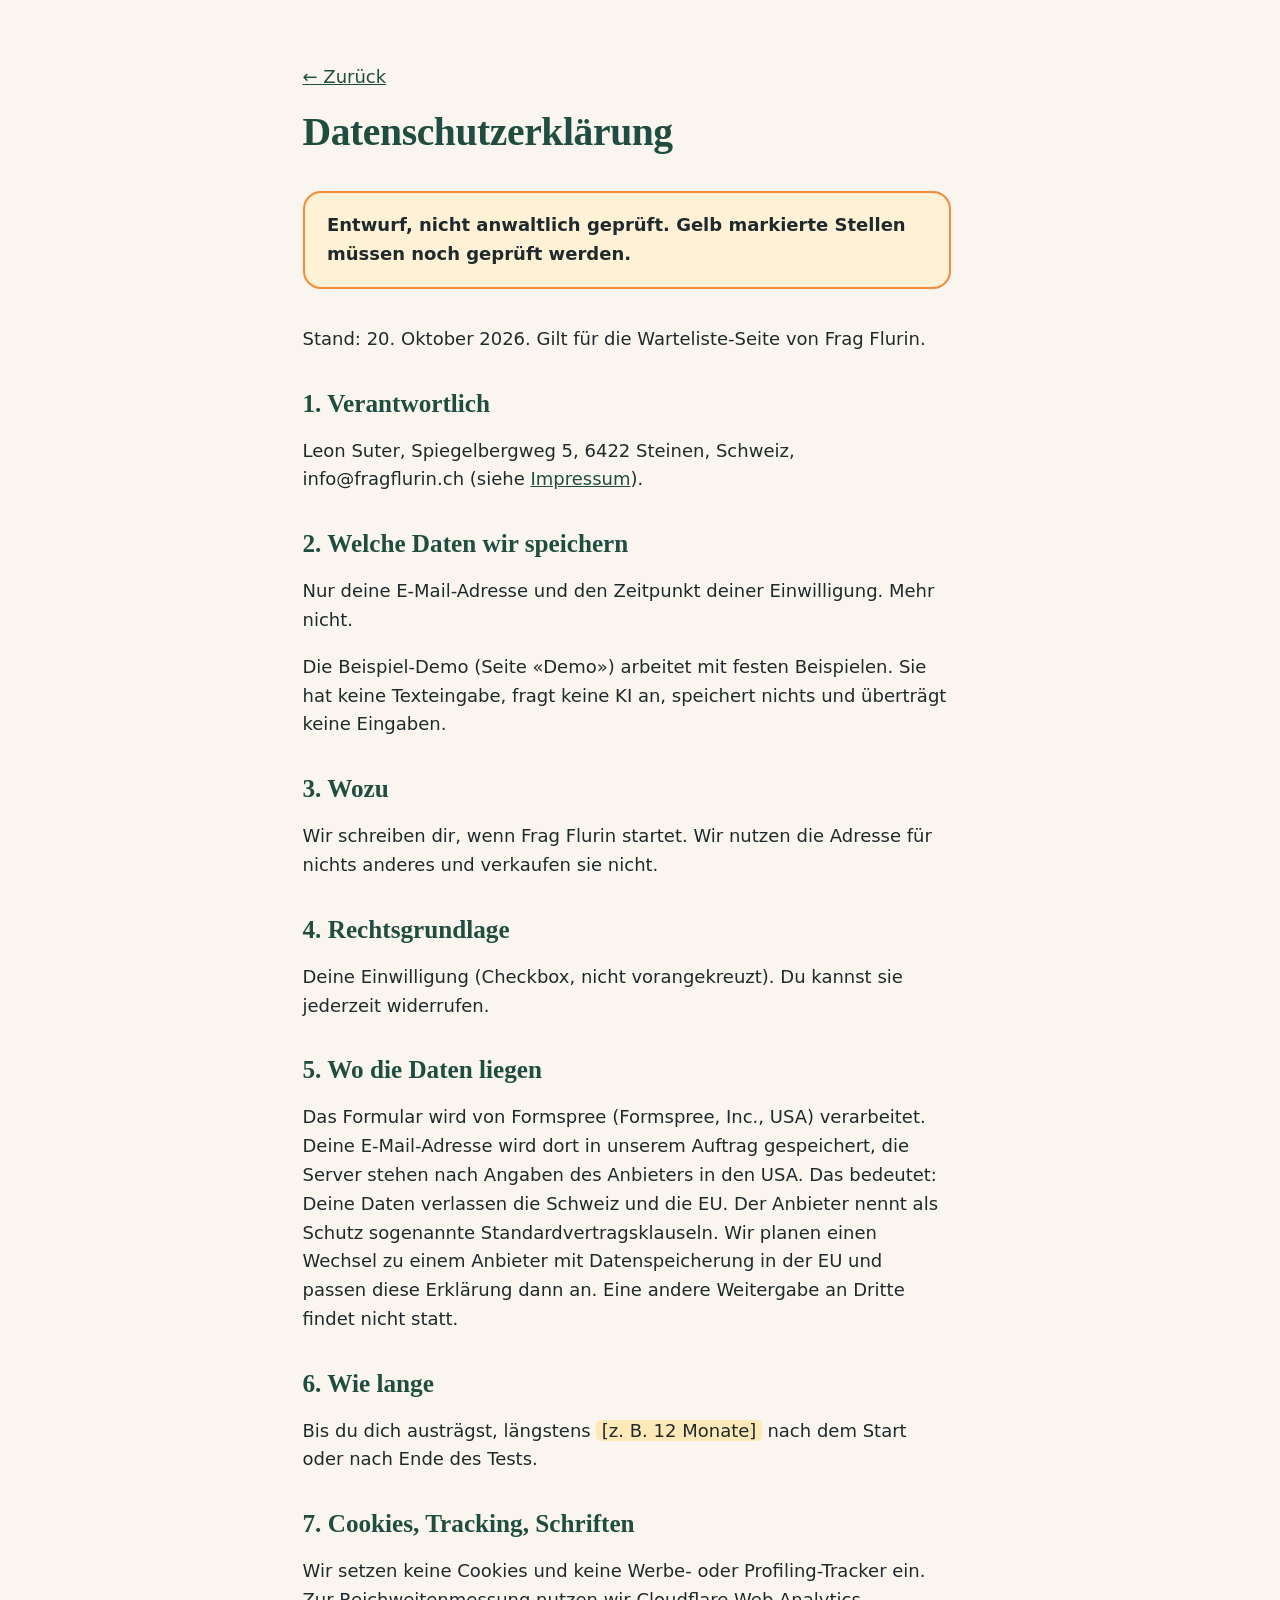
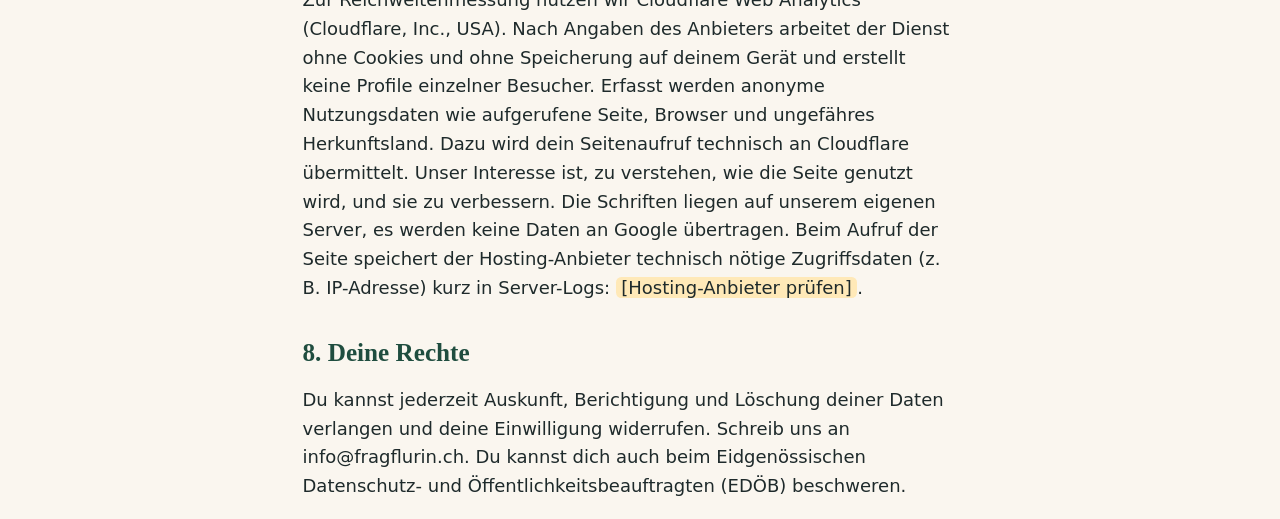
==== datenschutz.html @ 7bf5d24b "Pre-Launch: neue Startseite, Beispiel-Demo, SEO-Dateien Co-Authored-By: Claude Sonnet 5.5 <noreply@a" ====
<!doctype html>
<html lang="de-CH">
<head>
<meta charset="utf-8">
<meta name="viewport" content="width=device-width,initial-scale=1">
<meta name="robots" content="noindex">
<title>Datenschutzerklärung – Frag Flurin</title>
<link rel="icon" href="favicon.svg" type="image/svg+xml">
<link rel="stylesheet" href="style.css">
</head>
<body>
<main class="wrap text" style="padding-top:2.5rem">
<p><a href="index.html">← Zurück</a></p>
<h1 style="font-size:2.2rem">Datenschutzerklärung</h1>
<p class="entwurf">Entwurf, nicht anwaltlich geprüft. Gelb markierte Stellen müssen noch geprüft werden.</p>
<p>Stand: 20. Oktober 2026. Gilt für die Warteliste-Seite von Frag Flurin.</p>
<h2>1. Verantwortlich</h2>
<p>Leon Suter, Spiegelbergweg 5, 6422 Steinen, Schweiz, info@fragflurin.ch (siehe <a href="impressum.html">Impressum</a>).</p>
<h2>2. Welche Daten wir speichern</h2>
<p>Nur deine E-Mail-Adresse und den Zeitpunkt deiner Einwilligung. Mehr nicht.</p>
<p>Die Beispiel-Demo (Seite «Demo») arbeitet mit festen Beispielen. Sie hat keine Texteingabe, fragt keine KI an, speichert nichts und überträgt keine Eingaben.</p>
<h2>3. Wozu</h2>
<p>Wir schreiben dir, wenn Frag Flurin startet. Wir nutzen die Adresse für nichts anderes und verkaufen sie nicht.</p>
<h2>4. Rechtsgrundlage</h2>
<p>Deine Einwilligung (Checkbox, nicht vorangekreuzt). Du kannst sie jederzeit widerrufen.</p>
<h2>5. Wo die Daten liegen</h2>
<p>Das Formular wird von Formspree (Formspree, Inc., USA) verarbeitet. Deine E-Mail-Adresse wird dort in unserem Auftrag gespeichert, die Server stehen nach Angaben des Anbieters in den USA. Das bedeutet: Deine Daten verlassen die Schweiz und die EU. Der Anbieter nennt als Schutz sogenannte Standardvertragsklauseln. Wir planen einen Wechsel zu einem Anbieter mit Datenspeicherung in der EU und passen diese Erklärung dann an. Eine andere Weitergabe an Dritte findet nicht statt.</p>
<h2>6. Wie lange</h2>
<p>Bis du dich austrägst, längstens <span class="platzhalter">[z. B. 12 Monate]</span> nach dem Start oder nach Ende des Tests.</p>
<h2>7. Cookies, Tracking, Schriften</h2>
<p>Wir setzen keine Cookies und keine Werbe- oder Profiling-Tracker ein. Zur Reichweitenmessung nutzen wir Cloudflare Web Analytics (Cloudflare, Inc., USA). Nach Angaben des Anbieters arbeitet der Dienst ohne Cookies und ohne Speicherung auf deinem Gerät und erstellt keine Profile einzelner Besucher. Erfasst werden anonyme Nutzungsdaten wie aufgerufene Seite, Browser und ungefähres Herkunftsland. Dazu wird dein Seitenaufruf technisch an Cloudflare übermittelt. Unser Interesse ist, zu verstehen, wie die Seite genutzt wird, und sie zu verbessern. Die Schriften liegen auf unserem eigenen Server, es werden keine Daten an Google übertragen. Beim Aufruf der Seite speichert der Hosting-Anbieter technisch nötige Zugriffsdaten (z. B. IP-Adresse) kurz in Server-Logs: <span class="platzhalter">[Hosting-Anbieter prüfen]</span>.</p>
<h2>8. Deine Rechte</h2>
<p>Du kannst jederzeit Auskunft, Berichtigung und Löschung deiner Daten verlangen und deine Einwilligung widerrufen. Schreib uns an info@fragflurin.ch. Du kannst dich auch beim Eidgenössischen Datenschutz- und Öffentlichkeitsbeauftragten (EDÖB) beschweren.</p>
</main>
<!-- Cloudflare Web Analytics --><script type='module' src='https://static.cloudflareinsights.com/beacon.min.js' data-cf-beacon='{"token": "d68b5fda22a94a58b556793110dfaead"}'></script><!-- End Cloudflare Web Analytics -->
</body></html>
---- style.css ----
@font-face{font-family:"Fraunces";src:url(fonts/fraunces-latin-wght-normal.woff2) format("woff2");font-weight:100 900;font-display:swap}
@font-face{font-family:"Atkinson Hyperlegible";src:url(fonts/atkinson-hyperlegible-latin-400-normal.woff2) format("woff2");font-weight:400;font-display:swap}
@font-face{font-family:"Atkinson Hyperlegible";src:url(fonts/atkinson-hyperlegible-latin-700-normal.woff2) format("woff2");font-weight:700;font-display:swap}

:root{--creme:#FAF6EF;--tanne:#1F4D3F;--orange:#F28C38;--text:#1E2A2B;--linie:#E4DCCB;--weiss:#FFFDF9}
*{box-sizing:border-box}
html{font-size:112.5%;-webkit-text-size-adjust:100%}
body{margin:0;background:var(--creme);color:var(--text);font-family:"Atkinson Hyperlegible",system-ui,sans-serif;line-height:1.6}
h1,h2,h3{font-family:"Fraunces",Georgia,serif;color:var(--tanne);line-height:1.15;margin:0}
a{color:var(--tanne)}
.wrap{max-width:40rem;margin:0 auto;padding:0 1.25rem}
section{padding:3.5rem 0}

.hero{padding-top:3rem}
.marke{font-family:"Fraunces",Georgia,serif;font-weight:700;color:var(--tanne);font-size:1.15rem;margin:0 0 2.5rem}
h1{font-size:clamp(2.2rem,8vw,3.4rem);font-weight:700;letter-spacing:-.01em}
.lead{font-size:1.2rem;margin:1.25rem 0 2rem;max-width:34rem}
.berg{display:block;width:100%;height:auto;margin-top:2.5rem;color:var(--tanne)}

form{background:var(--weiss);border:2px solid var(--linie);border-radius:1.25rem;padding:1.25rem}
label.feld{display:block;font-weight:700;margin-bottom:.4rem}
input[type=email]{width:100%;font:inherit;font-size:1.1rem;padding:.85rem 1rem;border:2px solid var(--tanne);border-radius:.8rem;background:#fff;color:var(--text)}
.einwilligung{display:flex;gap:.7rem;align-items:flex-start;margin:1rem 0;font-size:.95rem}
.einwilligung input{width:1.4rem;height:1.4rem;margin-top:.15rem;flex:none;accent-color:var(--tanne)}
button{font:inherit;font-weight:700;font-size:1.15rem;width:100%;padding:1rem 1.25rem;border:0;border-radius:999px;background:var(--orange);color:var(--text);cursor:pointer}
button:hover{filter:brightness(.96)}
button:disabled{opacity:.6;cursor:wait}
:focus-visible{outline:3px solid var(--tanne);outline-offset:3px}
.meldung{margin:.9rem 0 0;font-weight:700;min-height:1.6rem}
.meldung.fehler{color:#8a2b12}
.meldung.ok{color:var(--tanne)}
.hp{position:absolute;left:-9999px}
.klein{font-size:.9rem;color:#4a5859;margin:.75rem 0 0}

.hell{background:var(--weiss);border-block:1px solid var(--linie)}
h2{font-size:clamp(1.7rem,5.5vw,2.2rem);margin-bottom:1.5rem}
ol.schritte{list-style:none;margin:0;padding:0;display:grid;gap:1rem}
ol.schritte li{background:var(--creme);border:2px solid var(--linie);border-radius:1.25rem;padding:1.25rem 1.25rem 1.25rem 4.25rem;position:relative}
ol.schritte li::before{counter-increment:s;content:counter(s);position:absolute;left:1.1rem;top:1.1rem;width:2.4rem;height:2.4rem;border-radius:50%;background:var(--tanne);color:var(--creme);font-family:"Fraunces",serif;font-weight:700;display:grid;place-items:center;font-size:1.2rem}
ol.schritte{counter-reset:s}
ol.schritte h3{font-size:1.25rem;margin-bottom:.3rem}
ol.schritte p{margin:0}

ul.versprechen{list-style:none;margin:0;padding:0;display:grid;gap:.9rem}
ul.versprechen li{padding-left:2rem;position:relative}
ul.versprechen li::before{content:"";position:absolute;left:.15rem;top:.4rem;width:.8rem;height:.45rem;border-left:3px solid var(--tanne);border-bottom:3px solid var(--tanne);transform:rotate(-45deg)}

footer{padding:2rem 0 3rem;border-top:1px solid var(--linie);font-size:.95rem}
footer .wrap{display:flex;gap:1.25rem;flex-wrap:wrap;justify-content:space-between}
footer nav{display:flex;gap:1.25rem}

.entwurf{background:#FFF1D6;border:2px solid var(--orange);border-radius:1rem;padding:1rem 1.25rem;margin:2rem 0;font-weight:700}
.platzhalter{background:#FFE9B8;padding:0 .3em;border-radius:.3em}
.text h2{font-size:1.4rem;margin:2rem 0 .5rem}
.text p,.text li{max-width:36rem}

.lead2{font-size:1.05rem;max-width:34rem;margin:-1rem 0 2rem;color:#3a4849}
.intro{margin:0 0 1.25rem;max-width:36rem}
ul.zitate{list-style:none;margin:0 0 1.5rem;padding:0;display:grid;gap:.6rem}
ul.zitate li{border-left:4px solid var(--tanne);padding:.4rem 0 .4rem 1rem;font-family:"Fraunces",Georgia,serif;font-size:1.15rem;color:var(--tanne)}
.karten{display:grid;gap:1rem}
.karten div{background:var(--creme);border:2px solid var(--linie);border-radius:1.25rem;padding:1.1rem 1.25rem}
section:not(.hell) .karten div{background:var(--weiss)}
.karten h3{font-size:1.2rem;margin-bottom:.3rem}
.karten p{margin:0}
@media(min-width:34rem){.karten{grid-template-columns:1fr 1fr}}
ul.versprechen.nein li::before{border:0;transform:none;width:auto;height:auto;content:"\00d7";top:-.1rem;left:.1rem;font-size:1.5rem;line-height:1.3;color:var(--tanne)}
details{background:var(--weiss);border:2px solid var(--linie);border-radius:1rem;padding:.9rem 1.1rem;margin-bottom:.75rem}
summary{cursor:pointer;font-weight:700;color:var(--tanne)}
details p{margin:.7rem 0 0}

/* ===== Pre-Launch 2027: Erweiterungen (bestehende Regeln bleiben unverändert) ===== */
.skip{position:absolute;left:-9999px;top:0;background:var(--tanne);color:var(--creme);padding:.7rem 1rem;border-radius:0 0 .8rem 0;z-index:10}
.skip:focus{left:0}
.kopf{padding:1rem 0;border-bottom:1px solid var(--linie);background:var(--creme)}
.kopf .wrap{display:flex;align-items:center;justify-content:space-between;gap:1rem}
.kopf .marke{margin:0;font-size:1.25rem}
.kopf .marke a{text-decoration:none}
.kopf nav{display:flex;gap:1.1rem;align-items:center;font-weight:700}
.kopf nav a{color:var(--tanne);text-decoration:none;padding:.5rem .1rem}
.kopf nav a:hover{text-decoration:underline}
.wrap.breit{max-width:64rem}
.hero{padding-top:2.25rem;padding-bottom:2.5rem}
.motto{font-family:"Fraunces",Georgia,serif;font-style:italic;color:var(--tanne);font-size:1.15rem;margin:0 0 .75rem}
.badge{display:inline-block;background:var(--weiss);border:2px solid var(--tanne);color:var(--tanne);border-radius:999px;padding:.3rem .95rem;font-weight:700;font-size:.95rem;margin:1rem 0 1.25rem}
.zwei{display:grid;gap:1.75rem;align-items:center}
.zwei .text-spalte>*:first-child{margin-top:0}
.bild{display:block;width:100%;height:auto;aspect-ratio:16/9;border-radius:1.5rem;background:var(--linie);box-shadow:0 10px 28px rgba(30,42,43,.14)}
.knoepfe{display:flex;flex-wrap:wrap;gap:.8rem;margin:1.5rem 0 .5rem}
.btn{display:inline-block;font:inherit;font-weight:700;font-size:1.1rem;text-align:center;text-decoration:none;padding:.95rem 1.5rem;border-radius:999px;border:2px solid transparent;cursor:pointer;width:auto}
.btn-primaer{background:var(--orange);color:var(--text)}
.btn-primaer:hover{filter:brightness(.96)}
.btn-zweit{background:transparent;color:var(--tanne);border-color:var(--tanne)}
.btn-zweit:hover{background:var(--weiss)}
.knoepfe .btn{flex:1 1 14rem}
.status{display:inline-block;background:#E9F0EC;color:var(--tanne);border-radius:999px;padding:.15rem .75rem;font-size:.85rem;font-weight:700;margin:0 0 .6rem}
.funktion{padding:2.5rem 0}
.funktion h3{font-size:clamp(1.5rem,5vw,2rem);margin-bottom:.75rem}
.funktion p{margin:0;max-width:34rem}
.schritte3{list-style:none;margin:0;padding:0;display:grid;gap:1rem;counter-reset:s3}
.schritte3 li{background:var(--creme);border:2px solid var(--linie);border-radius:1.25rem;padding:1.25rem}
.schritte3 .icon{width:3rem;height:3rem;border-radius:50%;background:var(--tanne);color:var(--creme);display:grid;place-items:center;margin-bottom:.8rem}
.schritte3 .icon svg{width:1.6rem;height:1.6rem}
.schritte3 h3{font-size:1.25rem;margin-bottom:.35rem}
.schritte3 h3::before{counter-increment:s3;content:counter(s3) ". ";color:var(--tanne)}
.schritte3 p{margin:0}
.demo-box{background:var(--tanne);color:var(--creme);border-radius:1.75rem;padding:1.5rem;display:grid;gap:1.5rem;align-items:center}
.demo-box h2{color:var(--creme);margin-bottom:.75rem}
.demo-box p{margin:0 0 1.25rem}
.demo-box .btn-primaer{display:inline-block}
.team p{max-width:36rem;margin:0 0 1rem}
.hinweis{background:#FFF1D6;border:2px solid var(--orange);border-radius:1rem;padding:.9rem 1.1rem;font-weight:700;margin:0 0 1.5rem}
footer nav a{padding:.3rem 0}

/* Warteliste */
.wl h2{margin-bottom:.75rem}
.wl .lead{margin-top:0}

/* Demo */
.szenarien{display:grid;gap:.75rem;margin:0 0 1.5rem}
.szenario{width:100%;text-align:left;background:var(--weiss);color:var(--tanne);border:2px solid var(--tanne);border-radius:1.25rem;padding:1rem 1.25rem;font-size:1.1rem;font-weight:700}
.szenario:hover{background:#fff;filter:none}
.szenario[aria-pressed=true]{background:var(--tanne);color:var(--creme)}
.telefon{background:var(--weiss);border:2px solid var(--tanne);border-radius:2rem;padding:1.25rem;box-shadow:0 12px 30px rgba(30,42,43,.14)}
.frage{background:#E9F0EC;border-radius:1.25rem 1.25rem 1.25rem .3rem;padding:1rem 1.2rem;font-size:1.25rem;font-weight:700;color:var(--tanne);margin:0 0 1.25rem}
.antwort h3{font-size:1.2rem;margin-bottom:.75rem}
.antwort ol{margin:0 0 1rem;padding:0;list-style:none;display:grid;gap:.75rem;counter-reset:a}
.antwort li{counter-increment:a;position:relative;padding:.9rem 1rem .9rem 3.6rem;background:var(--creme);border:2px solid var(--linie);border-radius:1.1rem;font-size:1.25rem;line-height:1.5}
.antwort li::before{content:counter(a);position:absolute;left:.9rem;top:.8rem;width:2.1rem;height:2.1rem;border-radius:50%;background:var(--tanne);color:var(--creme);font-family:"Fraunces",serif;font-weight:700;display:grid;place-items:center}
.antwort .notiz{margin:0;font-size:1rem;color:#3a4849;border-left:4px solid var(--tanne);padding-left:.9rem}
.js .antwort li{animation:rein .45s ease both}
.js .antwort li:nth-child(2){animation-delay:.12s}
.js .antwort li:nth-child(3){animation-delay:.24s}
.js .antwort li:nth-child(4){animation-delay:.36s}
@keyframes rein{from{opacity:0;transform:translateY(6px)}to{opacity:1;transform:none}}
.js .panel[hidden]{display:none}
.demo-ende{background:var(--weiss);border:2px solid var(--linie);border-radius:1.5rem;padding:1.5rem}
.demo-ende h2{font-size:clamp(1.4rem,5vw,1.8rem)}

@media(min-width:56rem){
  .zwei{grid-template-columns:1fr 1fr;gap:3rem}
  .zwei.umgekehrt .bild-spalte{order:-1}
  .hero{padding-top:3.5rem;padding-bottom:3.5rem}
  .schritte3{grid-template-columns:repeat(3,1fr)}
  .demo-box{grid-template-columns:1fr 1fr;padding:2rem 2.25rem}
  .szenarien{grid-template-columns:repeat(3,1fr)}
  .szenario{height:100%}
}
@media(prefers-reduced-motion:reduce){
  *,*::before,*::after{animation:none!important;transition:none!important;scroll-behavior:auto!important}
}
html{scroll-behavior:smooth}
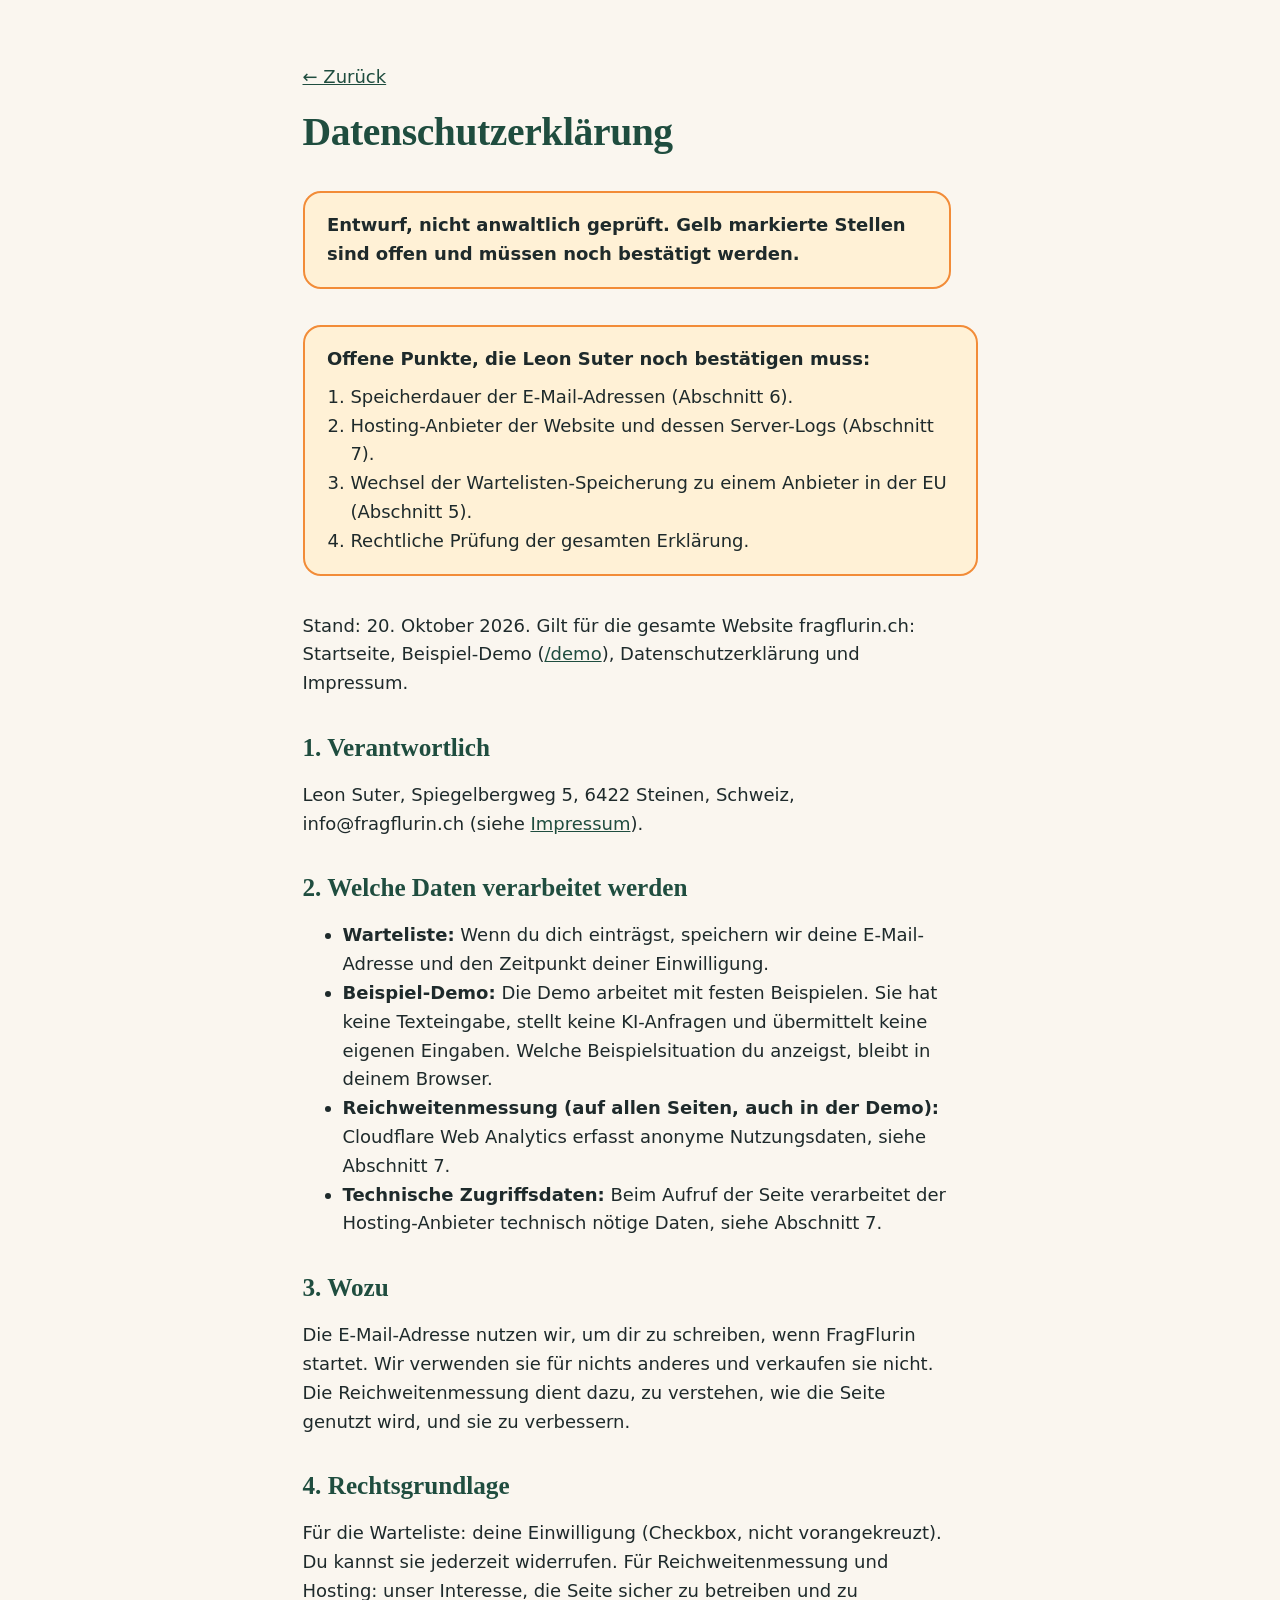
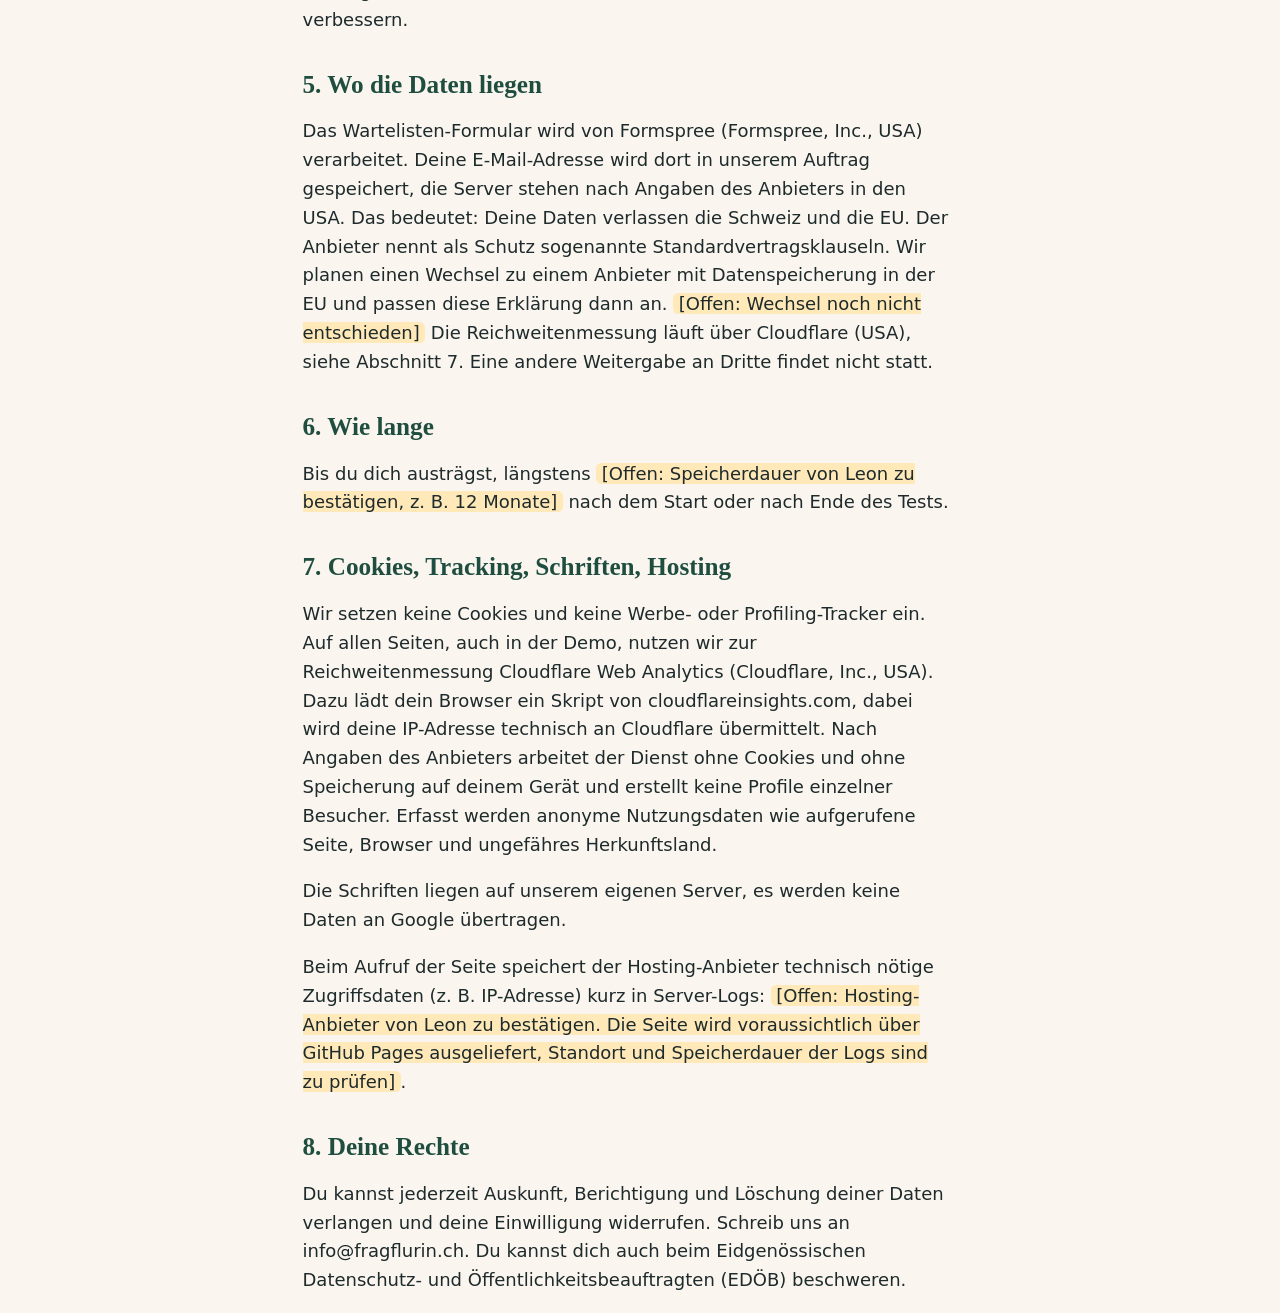
==== commit 3d0cb618: "Qualitaetspruefung: /demo einheitlich, Datenschutz praezisiert, Layout-Ausrichtung, Demo ohne Adress" ====
--- a/datenschutz.html
+++ b/datenschutz.html
@@ -4,31 +4,46 @@
 <meta charset="utf-8">
 <meta name="viewport" content="width=device-width,initial-scale=1">
 <meta name="robots" content="noindex">
-<title>Datenschutzerklärung – Frag Flurin</title>
+<title>Datenschutzerklärung – FragFlurin</title>
 <link rel="icon" href="favicon.svg" type="image/svg+xml">
 <link rel="stylesheet" href="style.css">
 </head>
 <body>
 <main class="wrap text" style="padding-top:2.5rem">
-<p><a href="index.html">← Zurück</a></p>
+<p><a href="/">← Zurück</a></p>
 <h1 style="font-size:2.2rem">Datenschutzerklärung</h1>
-<p class="entwurf">Entwurf, nicht anwaltlich geprüft. Gelb markierte Stellen müssen noch geprüft werden.</p>
-<p>Stand: 20. Oktober 2026. Gilt für die Warteliste-Seite von Frag Flurin.</p>
+<p class="entwurf">Entwurf, nicht anwaltlich geprüft. Gelb markierte Stellen sind offen und müssen noch bestätigt werden.</p>
+<div class="entwurf" role="note">
+<p style="margin:0 0 .5rem">Offene Punkte, die Leon Suter noch bestätigen muss:</p>
+<ol style="margin:0;padding-left:1.3rem;font-weight:400">
+<li>Speicherdauer der E-Mail-Adressen (Abschnitt 6).</li>
+<li>Hosting-Anbieter der Website und dessen Server-Logs (Abschnitt 7).</li>
+<li>Wechsel der Wartelisten-Speicherung zu einem Anbieter in der EU (Abschnitt 5).</li>
+<li>Rechtliche Prüfung der gesamten Erklärung.</li>
+</ol>
+</div>
+<p>Stand: 20. Oktober 2026. Gilt für die gesamte Website fragflurin.ch: Startseite, Beispiel-Demo (<a href="/demo">/demo</a>), Datenschutzerklärung und Impressum.</p>
 <h2>1. Verantwortlich</h2>
 <p>Leon Suter, Spiegelbergweg 5, 6422 Steinen, Schweiz, info@fragflurin.ch (siehe <a href="impressum.html">Impressum</a>).</p>
-<h2>2. Welche Daten wir speichern</h2>
-<p>Nur deine E-Mail-Adresse und den Zeitpunkt deiner Einwilligung. Mehr nicht.</p>
-<p>Die Beispiel-Demo (Seite «Demo») arbeitet mit festen Beispielen. Sie hat keine Texteingabe, fragt keine KI an, speichert nichts und überträgt keine Eingaben.</p>
+<h2>2. Welche Daten verarbeitet werden</h2>
+<ul>
+<li><strong>Warteliste:</strong> Wenn du dich einträgst, speichern wir deine E-Mail-Adresse und den Zeitpunkt deiner Einwilligung.</li>
+<li><strong>Beispiel-Demo:</strong> Die Demo arbeitet mit festen Beispielen. Sie hat keine Texteingabe, stellt keine KI-Anfragen und übermittelt keine eigenen Eingaben. Welche Beispielsituation du anzeigst, bleibt in deinem Browser.</li>
+<li><strong>Reichweitenmessung (auf allen Seiten, auch in der Demo):</strong> Cloudflare Web Analytics erfasst anonyme Nutzungsdaten, siehe Abschnitt 7.</li>
+<li><strong>Technische Zugriffsdaten:</strong> Beim Aufruf der Seite verarbeitet der Hosting-Anbieter technisch nötige Daten, siehe Abschnitt 7.</li>
+</ul>
 <h2>3. Wozu</h2>
-<p>Wir schreiben dir, wenn Frag Flurin startet. Wir nutzen die Adresse für nichts anderes und verkaufen sie nicht.</p>
+<p>Die E-Mail-Adresse nutzen wir, um dir zu schreiben, wenn FragFlurin startet. Wir verwenden sie für nichts anderes und verkaufen sie nicht. Die Reichweitenmessung dient dazu, zu verstehen, wie die Seite genutzt wird, und sie zu verbessern.</p>
 <h2>4. Rechtsgrundlage</h2>
-<p>Deine Einwilligung (Checkbox, nicht vorangekreuzt). Du kannst sie jederzeit widerrufen.</p>
+<p>Für die Warteliste: deine Einwilligung (Checkbox, nicht vorangekreuzt). Du kannst sie jederzeit widerrufen. Für Reichweitenmessung und Hosting: unser Interesse, die Seite sicher zu betreiben und zu verbessern.</p>
 <h2>5. Wo die Daten liegen</h2>
-<p>Das Formular wird von Formspree (Formspree, Inc., USA) verarbeitet. Deine E-Mail-Adresse wird dort in unserem Auftrag gespeichert, die Server stehen nach Angaben des Anbieters in den USA. Das bedeutet: Deine Daten verlassen die Schweiz und die EU. Der Anbieter nennt als Schutz sogenannte Standardvertragsklauseln. Wir planen einen Wechsel zu einem Anbieter mit Datenspeicherung in der EU und passen diese Erklärung dann an. Eine andere Weitergabe an Dritte findet nicht statt.</p>
+<p>Das Wartelisten-Formular wird von Formspree (Formspree, Inc., USA) verarbeitet. Deine E-Mail-Adresse wird dort in unserem Auftrag gespeichert, die Server stehen nach Angaben des Anbieters in den USA. Das bedeutet: Deine Daten verlassen die Schweiz und die EU. Der Anbieter nennt als Schutz sogenannte Standardvertragsklauseln. Wir planen einen Wechsel zu einem Anbieter mit Datenspeicherung in der EU und passen diese Erklärung dann an. <span class="platzhalter">[Offen: Wechsel noch nicht entschieden]</span> Die Reichweitenmessung läuft über Cloudflare (USA), siehe Abschnitt 7. Eine andere Weitergabe an Dritte findet nicht statt.</p>
 <h2>6. Wie lange</h2>
-<p>Bis du dich austrägst, längstens <span class="platzhalter">[z. B. 12 Monate]</span> nach dem Start oder nach Ende des Tests.</p>
-<h2>7. Cookies, Tracking, Schriften</h2>
-<p>Wir setzen keine Cookies und keine Werbe- oder Profiling-Tracker ein. Zur Reichweitenmessung nutzen wir Cloudflare Web Analytics (Cloudflare, Inc., USA). Nach Angaben des Anbieters arbeitet der Dienst ohne Cookies und ohne Speicherung auf deinem Gerät und erstellt keine Profile einzelner Besucher. Erfasst werden anonyme Nutzungsdaten wie aufgerufene Seite, Browser und ungefähres Herkunftsland. Dazu wird dein Seitenaufruf technisch an Cloudflare übermittelt. Unser Interesse ist, zu verstehen, wie die Seite genutzt wird, und sie zu verbessern. Die Schriften liegen auf unserem eigenen Server, es werden keine Daten an Google übertragen. Beim Aufruf der Seite speichert der Hosting-Anbieter technisch nötige Zugriffsdaten (z. B. IP-Adresse) kurz in Server-Logs: <span class="platzhalter">[Hosting-Anbieter prüfen]</span>.</p>
+<p>Bis du dich austrägst, längstens <span class="platzhalter">[Offen: Speicherdauer von Leon zu bestätigen, z. B. 12 Monate]</span> nach dem Start oder nach Ende des Tests.</p>
+<h2>7. Cookies, Tracking, Schriften, Hosting</h2>
+<p>Wir setzen keine Cookies und keine Werbe- oder Profiling-Tracker ein. Auf allen Seiten, auch in der Demo, nutzen wir zur Reichweitenmessung Cloudflare Web Analytics (Cloudflare, Inc., USA). Dazu lädt dein Browser ein Skript von cloudflareinsights.com, dabei wird deine IP-Adresse technisch an Cloudflare übermittelt. Nach Angaben des Anbieters arbeitet der Dienst ohne Cookies und ohne Speicherung auf deinem Gerät und erstellt keine Profile einzelner Besucher. Erfasst werden anonyme Nutzungsdaten wie aufgerufene Seite, Browser und ungefähres Herkunftsland.</p>
+<p>Die Schriften liegen auf unserem eigenen Server, es werden keine Daten an Google übertragen.</p>
+<p>Beim Aufruf der Seite speichert der Hosting-Anbieter technisch nötige Zugriffsdaten (z. B. IP-Adresse) kurz in Server-Logs: <span class="platzhalter">[Offen: Hosting-Anbieter von Leon zu bestätigen. Die Seite wird voraussichtlich über GitHub Pages ausgeliefert, Standort und Speicherdauer der Logs sind zu prüfen]</span>.</p>
 <h2>8. Deine Rechte</h2>
 <p>Du kannst jederzeit Auskunft, Berichtigung und Löschung deiner Daten verlangen und deine Einwilligung widerrufen. Schreib uns an info@fragflurin.ch. Du kannst dich auch beim Eidgenössischen Datenschutz- und Öffentlichkeitsbeauftragten (EDÖB) beschweren.</p>
 </main>
--- a/style.css
+++ b/style.css
@@ -150,3 +150,9 @@
   *,*::before,*::after{animation:none!important;transition:none!important;scroll-behavior:auto!important}
 }
 html{scroll-behavior:smooth}
+
+/* Einheitliche Ausrichtung: alle Abschnitte teilen die breite Spalte, Lesetext und Formulare bleiben schmal */
+.wrap{max-width:64rem}
+.wrap.text{max-width:40rem}
+.zitate,.versprechen,details,form.warteliste,.demo-ende,.telefon,.szenarien,.hinweis,.klein{max-width:44rem}
+.karten{max-width:52rem}
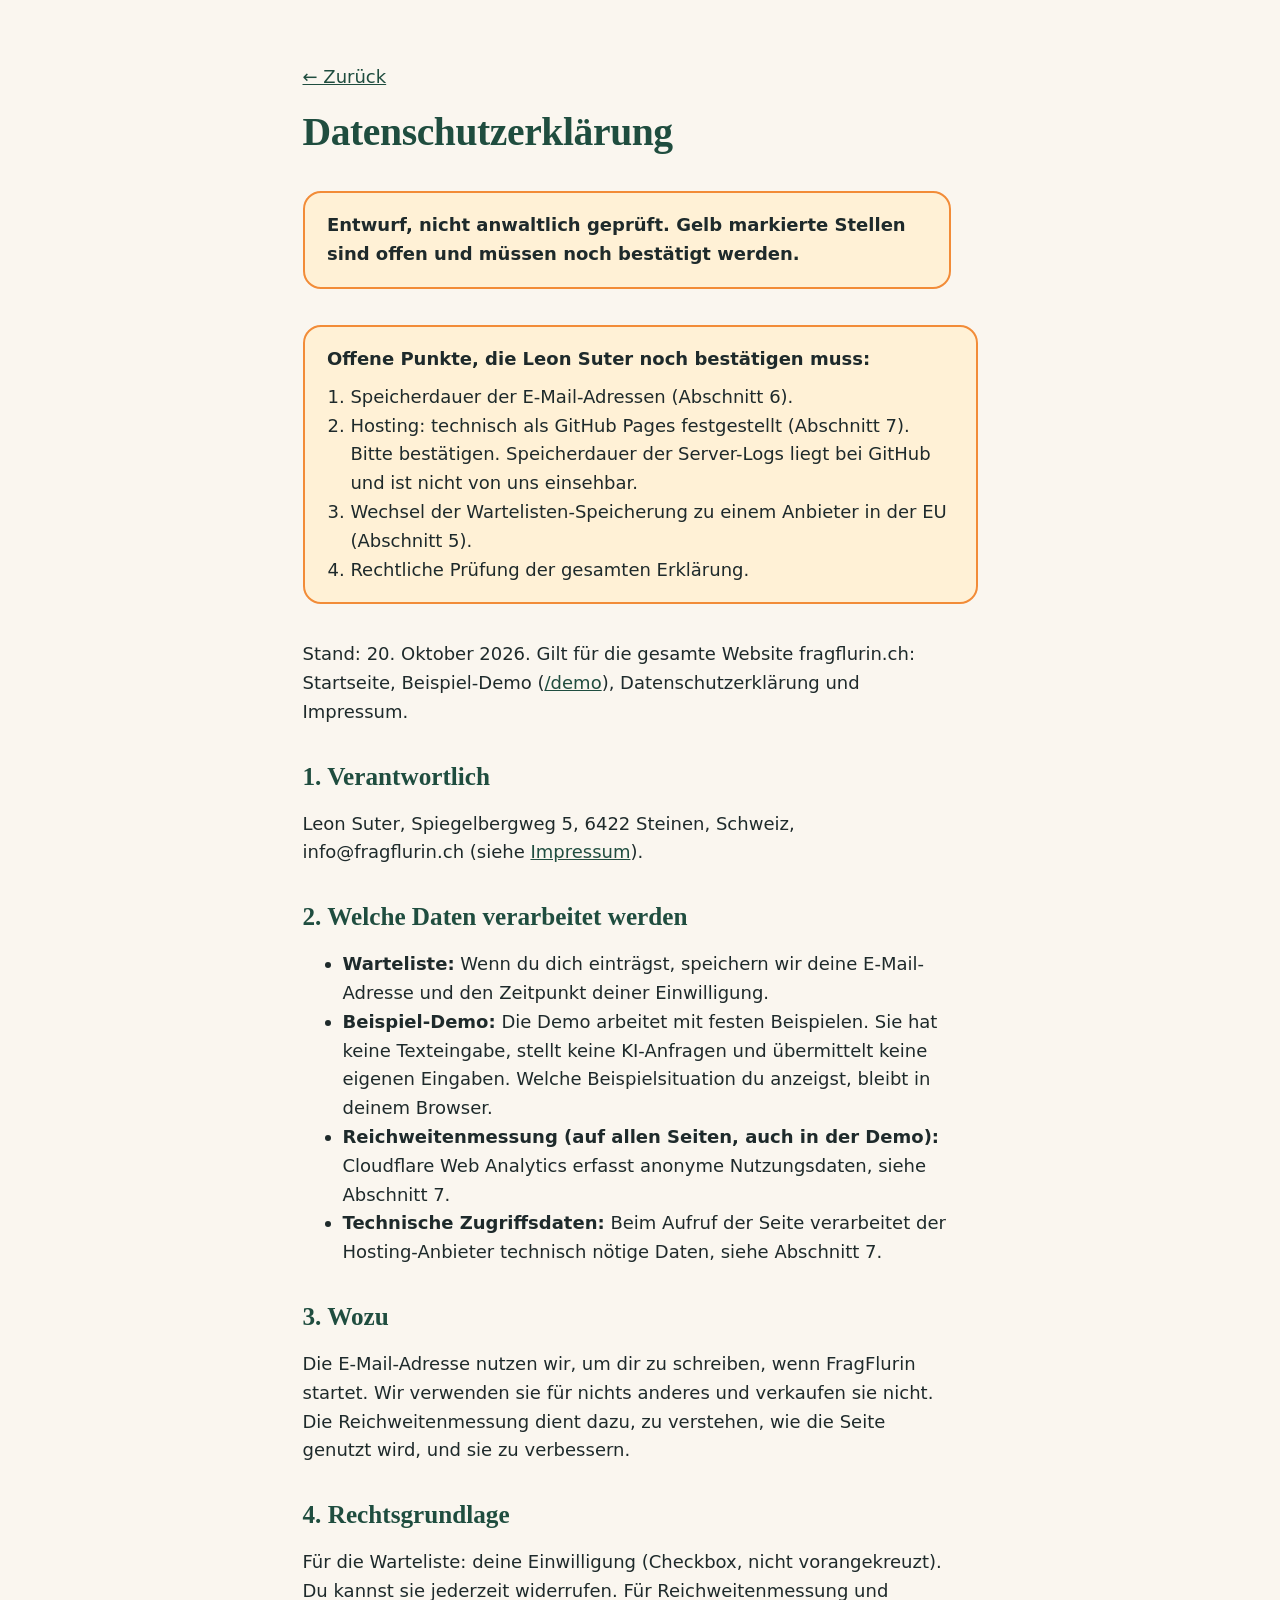
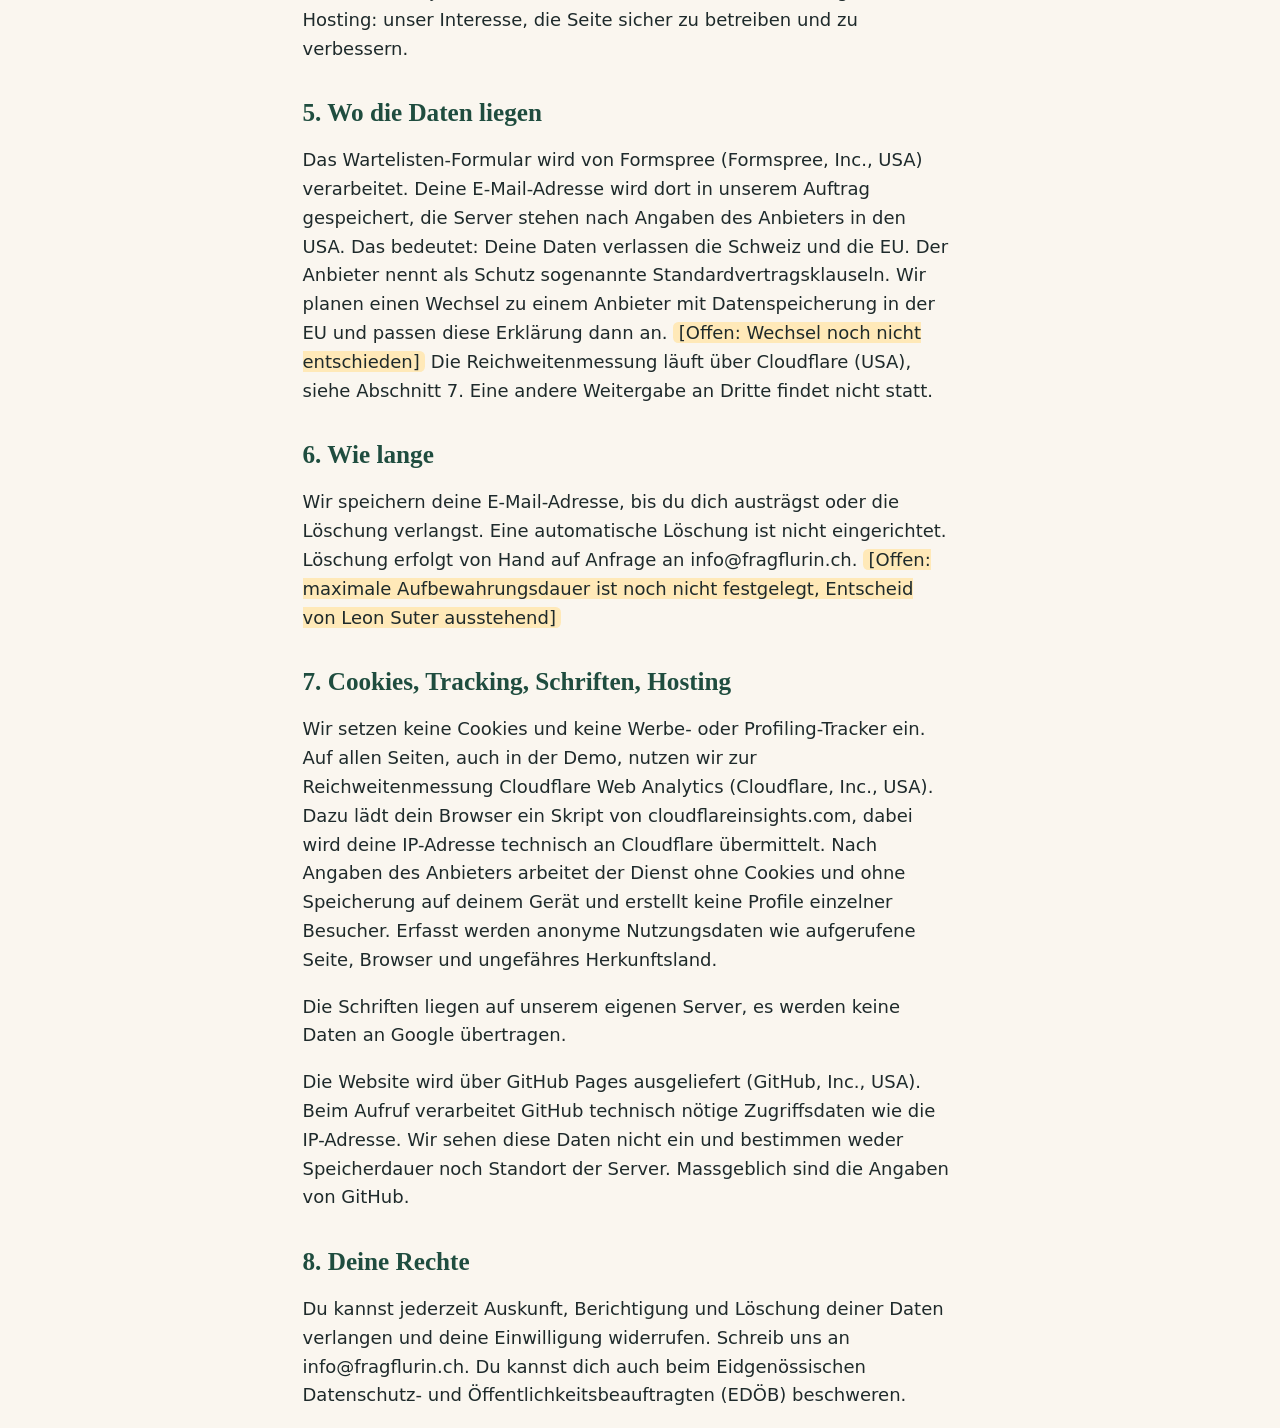
==== commit e9489f8c: "Letzte Korrekturen: Datenschutz (Hosting, Speicherdauer), No-JS-Hinweis, schmale Bildschirme Co-Auth" ====
--- a/datenschutz.html
+++ b/datenschutz.html
@@ -11,13 +11,13 @@
 <body>
 <main class="wrap text" style="padding-top:2.5rem">
 <p><a href="/">← Zurück</a></p>
-<h1 style="font-size:2.2rem">Datenschutzerklärung</h1>
+<h1 style="font-size:clamp(1.4rem,6.4vw,2.2rem)">Datenschutzerklärung</h1>
 <p class="entwurf">Entwurf, nicht anwaltlich geprüft. Gelb markierte Stellen sind offen und müssen noch bestätigt werden.</p>
 <div class="entwurf" role="note">
 <p style="margin:0 0 .5rem">Offene Punkte, die Leon Suter noch bestätigen muss:</p>
 <ol style="margin:0;padding-left:1.3rem;font-weight:400">
 <li>Speicherdauer der E-Mail-Adressen (Abschnitt 6).</li>
-<li>Hosting-Anbieter der Website und dessen Server-Logs (Abschnitt 7).</li>
+<li>Hosting: technisch als GitHub Pages festgestellt (Abschnitt 7). Bitte bestätigen. Speicherdauer der Server-Logs liegt bei GitHub und ist nicht von uns einsehbar.</li>
 <li>Wechsel der Wartelisten-Speicherung zu einem Anbieter in der EU (Abschnitt 5).</li>
 <li>Rechtliche Prüfung der gesamten Erklärung.</li>
 </ol>
@@ -39,11 +39,11 @@
 <h2>5. Wo die Daten liegen</h2>
 <p>Das Wartelisten-Formular wird von Formspree (Formspree, Inc., USA) verarbeitet. Deine E-Mail-Adresse wird dort in unserem Auftrag gespeichert, die Server stehen nach Angaben des Anbieters in den USA. Das bedeutet: Deine Daten verlassen die Schweiz und die EU. Der Anbieter nennt als Schutz sogenannte Standardvertragsklauseln. Wir planen einen Wechsel zu einem Anbieter mit Datenspeicherung in der EU und passen diese Erklärung dann an. <span class="platzhalter">[Offen: Wechsel noch nicht entschieden]</span> Die Reichweitenmessung läuft über Cloudflare (USA), siehe Abschnitt 7. Eine andere Weitergabe an Dritte findet nicht statt.</p>
 <h2>6. Wie lange</h2>
-<p>Bis du dich austrägst, längstens <span class="platzhalter">[Offen: Speicherdauer von Leon zu bestätigen, z. B. 12 Monate]</span> nach dem Start oder nach Ende des Tests.</p>
+<p>Wir speichern deine E-Mail-Adresse, bis du dich austrägst oder die Löschung verlangst. Eine automatische Löschung ist nicht eingerichtet. Löschung erfolgt von Hand auf Anfrage an info@fragflurin.ch. <span class="platzhalter">[Offen: maximale Aufbewahrungsdauer ist noch nicht festgelegt, Entscheid von Leon Suter ausstehend]</span></p>
 <h2>7. Cookies, Tracking, Schriften, Hosting</h2>
 <p>Wir setzen keine Cookies und keine Werbe- oder Profiling-Tracker ein. Auf allen Seiten, auch in der Demo, nutzen wir zur Reichweitenmessung Cloudflare Web Analytics (Cloudflare, Inc., USA). Dazu lädt dein Browser ein Skript von cloudflareinsights.com, dabei wird deine IP-Adresse technisch an Cloudflare übermittelt. Nach Angaben des Anbieters arbeitet der Dienst ohne Cookies und ohne Speicherung auf deinem Gerät und erstellt keine Profile einzelner Besucher. Erfasst werden anonyme Nutzungsdaten wie aufgerufene Seite, Browser und ungefähres Herkunftsland.</p>
 <p>Die Schriften liegen auf unserem eigenen Server, es werden keine Daten an Google übertragen.</p>
-<p>Beim Aufruf der Seite speichert der Hosting-Anbieter technisch nötige Zugriffsdaten (z. B. IP-Adresse) kurz in Server-Logs: <span class="platzhalter">[Offen: Hosting-Anbieter von Leon zu bestätigen. Die Seite wird voraussichtlich über GitHub Pages ausgeliefert, Standort und Speicherdauer der Logs sind zu prüfen]</span>.</p>
+<p>Die Website wird über GitHub Pages ausgeliefert (GitHub, Inc., USA). Beim Aufruf verarbeitet GitHub technisch nötige Zugriffsdaten wie die IP-Adresse. Wir sehen diese Daten nicht ein und bestimmen weder Speicherdauer noch Standort der Server. Massgeblich sind die Angaben von GitHub.</p>
 <h2>8. Deine Rechte</h2>
 <p>Du kannst jederzeit Auskunft, Berichtigung und Löschung deiner Daten verlangen und deine Einwilligung widerrufen. Schreib uns an info@fragflurin.ch. Du kannst dich auch beim Eidgenössischen Datenschutz- und Öffentlichkeitsbeauftragten (EDÖB) beschweren.</p>
 </main>
--- a/style.css
+++ b/style.css
@@ -156,3 +156,5 @@
 .wrap.text{max-width:40rem}
 .zitate,.versprechen,details,form.warteliste,.demo-ende,.telefon,.szenarien,.hinweis,.klein{max-width:44rem}
 .karten{max-width:52rem}
+
+@media (max-width:360px){.kopf .wrap{flex-wrap:wrap;gap:.25rem 1rem}.kopf nav{gap:.9rem}}
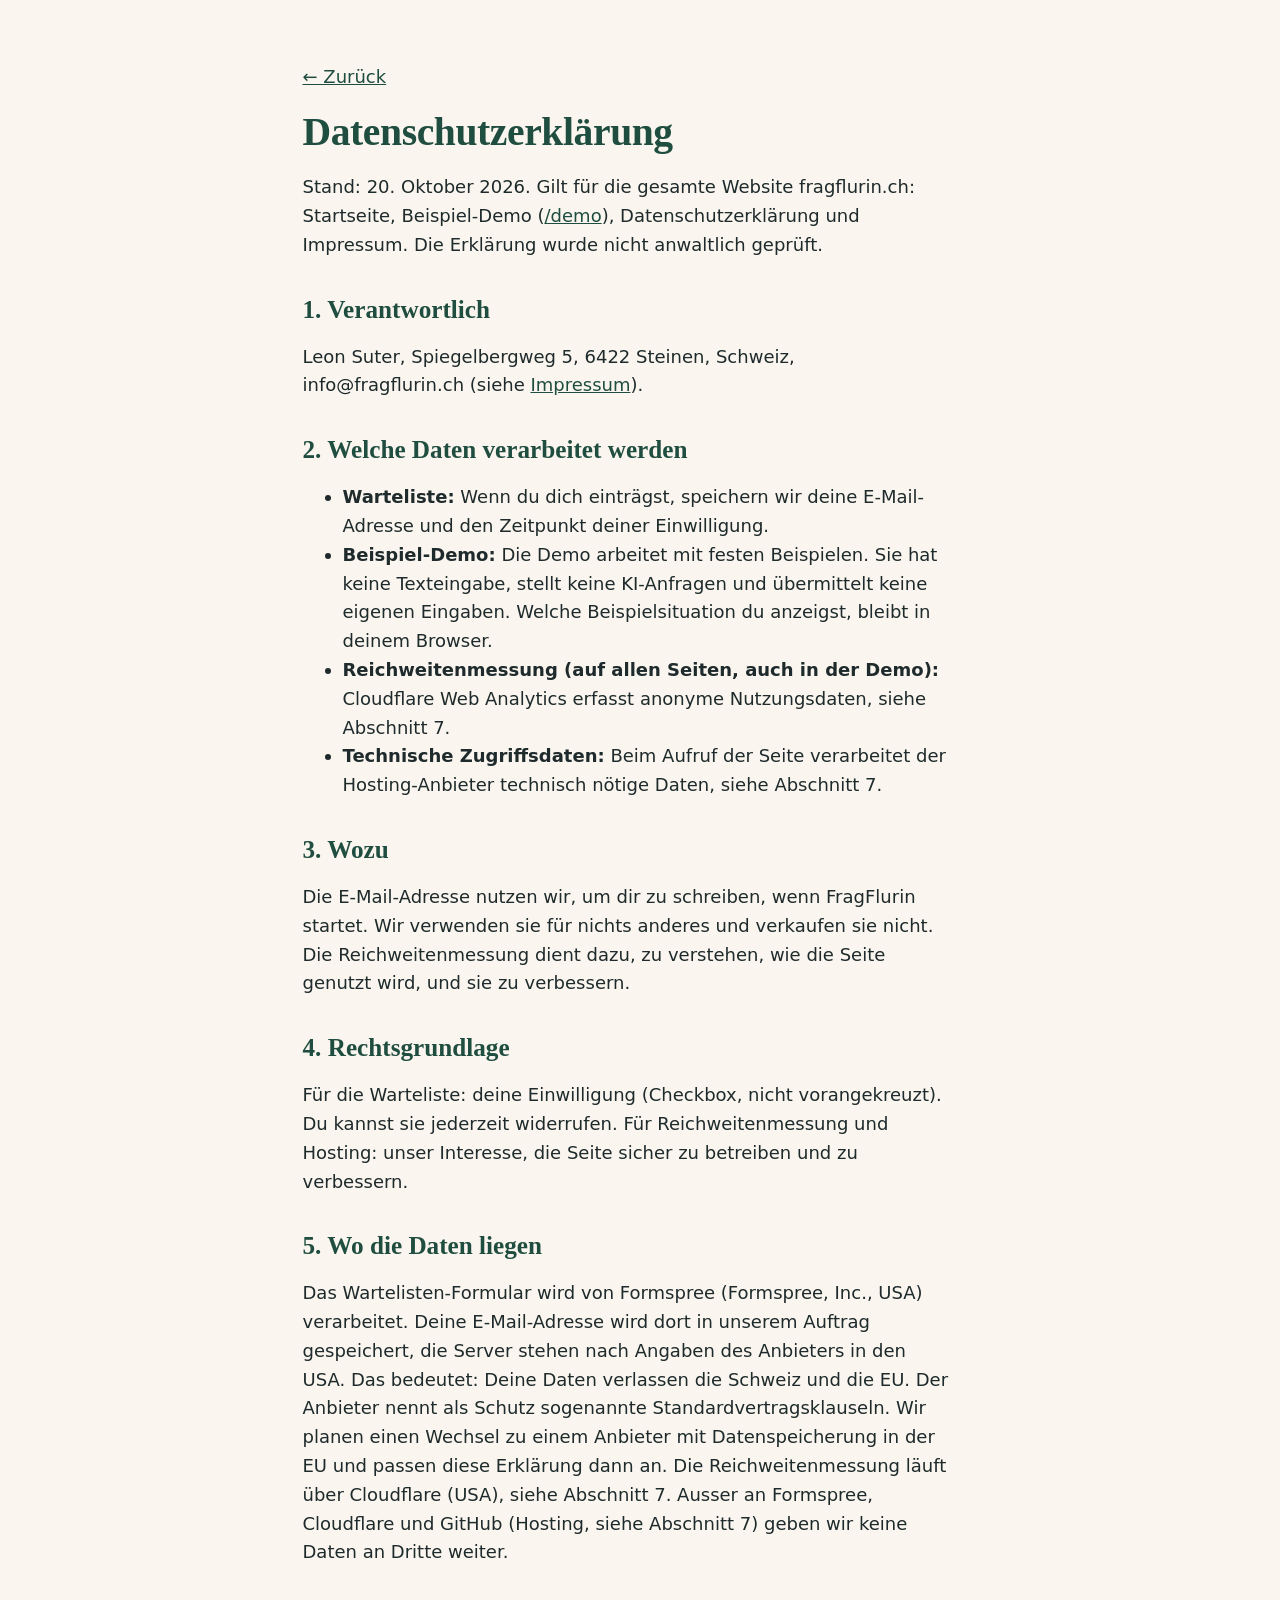
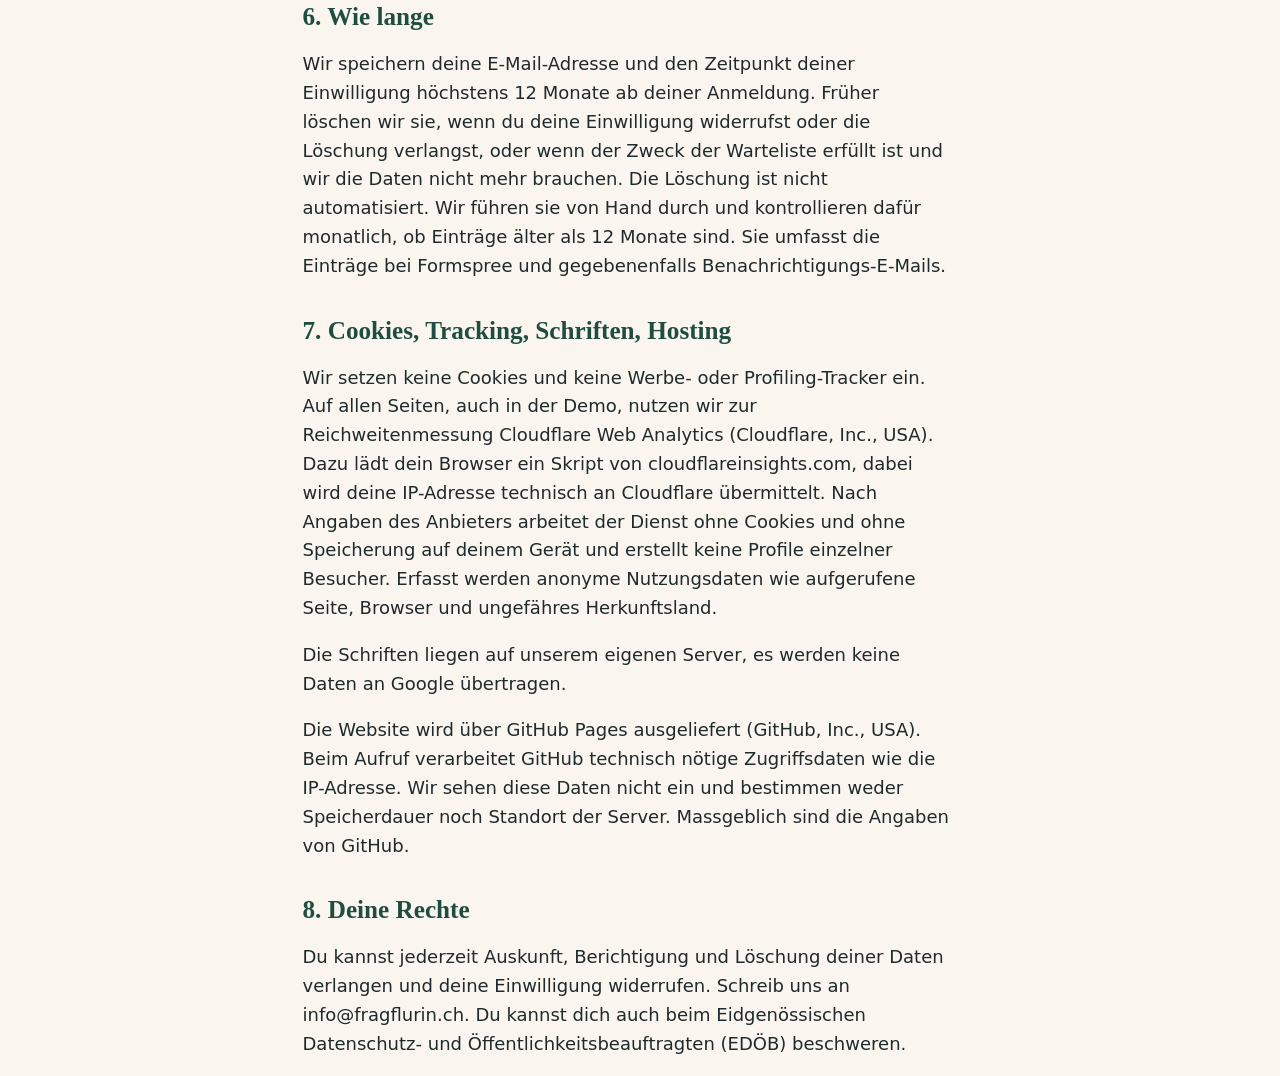
==== commit a481337c: "Datenschutz finalisieren: Speicherdauer 12 Monate, interne Hinweise entfernt Co-Authored-By: Claude " ====
--- a/datenschutz.html
+++ b/datenschutz.html
@@ -12,17 +12,7 @@
 <main class="wrap text" style="padding-top:2.5rem">
 <p><a href="/">← Zurück</a></p>
 <h1 style="font-size:clamp(1.4rem,6.4vw,2.2rem)">Datenschutzerklärung</h1>
-<p class="entwurf">Entwurf, nicht anwaltlich geprüft. Gelb markierte Stellen sind offen und müssen noch bestätigt werden.</p>
-<div class="entwurf" role="note">
-<p style="margin:0 0 .5rem">Offene Punkte, die Leon Suter noch bestätigen muss:</p>
-<ol style="margin:0;padding-left:1.3rem;font-weight:400">
-<li>Speicherdauer der E-Mail-Adressen (Abschnitt 6).</li>
-<li>Hosting: technisch als GitHub Pages festgestellt (Abschnitt 7). Bitte bestätigen. Speicherdauer der Server-Logs liegt bei GitHub und ist nicht von uns einsehbar.</li>
-<li>Wechsel der Wartelisten-Speicherung zu einem Anbieter in der EU (Abschnitt 5).</li>
-<li>Rechtliche Prüfung der gesamten Erklärung.</li>
-</ol>
-</div>
-<p>Stand: 20. Oktober 2026. Gilt für die gesamte Website fragflurin.ch: Startseite, Beispiel-Demo (<a href="/demo">/demo</a>), Datenschutzerklärung und Impressum.</p>
+<p>Stand: 20. Oktober 2026. Gilt für die gesamte Website fragflurin.ch: Startseite, Beispiel-Demo (<a href="/demo">/demo</a>), Datenschutzerklärung und Impressum. Die Erklärung wurde nicht anwaltlich geprüft.</p>
 <h2>1. Verantwortlich</h2>
 <p>Leon Suter, Spiegelbergweg 5, 6422 Steinen, Schweiz, info@fragflurin.ch (siehe <a href="impressum.html">Impressum</a>).</p>
 <h2>2. Welche Daten verarbeitet werden</h2>
@@ -37,9 +27,9 @@
 <h2>4. Rechtsgrundlage</h2>
 <p>Für die Warteliste: deine Einwilligung (Checkbox, nicht vorangekreuzt). Du kannst sie jederzeit widerrufen. Für Reichweitenmessung und Hosting: unser Interesse, die Seite sicher zu betreiben und zu verbessern.</p>
 <h2>5. Wo die Daten liegen</h2>
-<p>Das Wartelisten-Formular wird von Formspree (Formspree, Inc., USA) verarbeitet. Deine E-Mail-Adresse wird dort in unserem Auftrag gespeichert, die Server stehen nach Angaben des Anbieters in den USA. Das bedeutet: Deine Daten verlassen die Schweiz und die EU. Der Anbieter nennt als Schutz sogenannte Standardvertragsklauseln. Wir planen einen Wechsel zu einem Anbieter mit Datenspeicherung in der EU und passen diese Erklärung dann an. <span class="platzhalter">[Offen: Wechsel noch nicht entschieden]</span> Die Reichweitenmessung läuft über Cloudflare (USA), siehe Abschnitt 7. Eine andere Weitergabe an Dritte findet nicht statt.</p>
+<p>Das Wartelisten-Formular wird von Formspree (Formspree, Inc., USA) verarbeitet. Deine E-Mail-Adresse wird dort in unserem Auftrag gespeichert, die Server stehen nach Angaben des Anbieters in den USA. Das bedeutet: Deine Daten verlassen die Schweiz und die EU. Der Anbieter nennt als Schutz sogenannte Standardvertragsklauseln. Wir planen einen Wechsel zu einem Anbieter mit Datenspeicherung in der EU und passen diese Erklärung dann an. Die Reichweitenmessung läuft über Cloudflare (USA), siehe Abschnitt 7. Ausser an Formspree, Cloudflare und GitHub (Hosting, siehe Abschnitt 7) geben wir keine Daten an Dritte weiter.</p>
 <h2>6. Wie lange</h2>
-<p>Wir speichern deine E-Mail-Adresse, bis du dich austrägst oder die Löschung verlangst. Eine automatische Löschung ist nicht eingerichtet. Löschung erfolgt von Hand auf Anfrage an info@fragflurin.ch. <span class="platzhalter">[Offen: maximale Aufbewahrungsdauer ist noch nicht festgelegt, Entscheid von Leon Suter ausstehend]</span></p>
+<p>Wir speichern deine E-Mail-Adresse und den Zeitpunkt deiner Einwilligung höchstens 12 Monate ab deiner Anmeldung. Früher löschen wir sie, wenn du deine Einwilligung widerrufst oder die Löschung verlangst, oder wenn der Zweck der Warteliste erfüllt ist und wir die Daten nicht mehr brauchen. Die Löschung ist nicht automatisiert. Wir führen sie von Hand durch und kontrollieren dafür monatlich, ob Einträge älter als 12 Monate sind. Sie umfasst die Einträge bei Formspree und gegebenenfalls Benachrichtigungs-E-Mails.</p>
 <h2>7. Cookies, Tracking, Schriften, Hosting</h2>
 <p>Wir setzen keine Cookies und keine Werbe- oder Profiling-Tracker ein. Auf allen Seiten, auch in der Demo, nutzen wir zur Reichweitenmessung Cloudflare Web Analytics (Cloudflare, Inc., USA). Dazu lädt dein Browser ein Skript von cloudflareinsights.com, dabei wird deine IP-Adresse technisch an Cloudflare übermittelt. Nach Angaben des Anbieters arbeitet der Dienst ohne Cookies und ohne Speicherung auf deinem Gerät und erstellt keine Profile einzelner Besucher. Erfasst werden anonyme Nutzungsdaten wie aufgerufene Seite, Browser und ungefähres Herkunftsland.</p>
 <p>Die Schriften liegen auf unserem eigenen Server, es werden keine Daten an Google übertragen.</p>
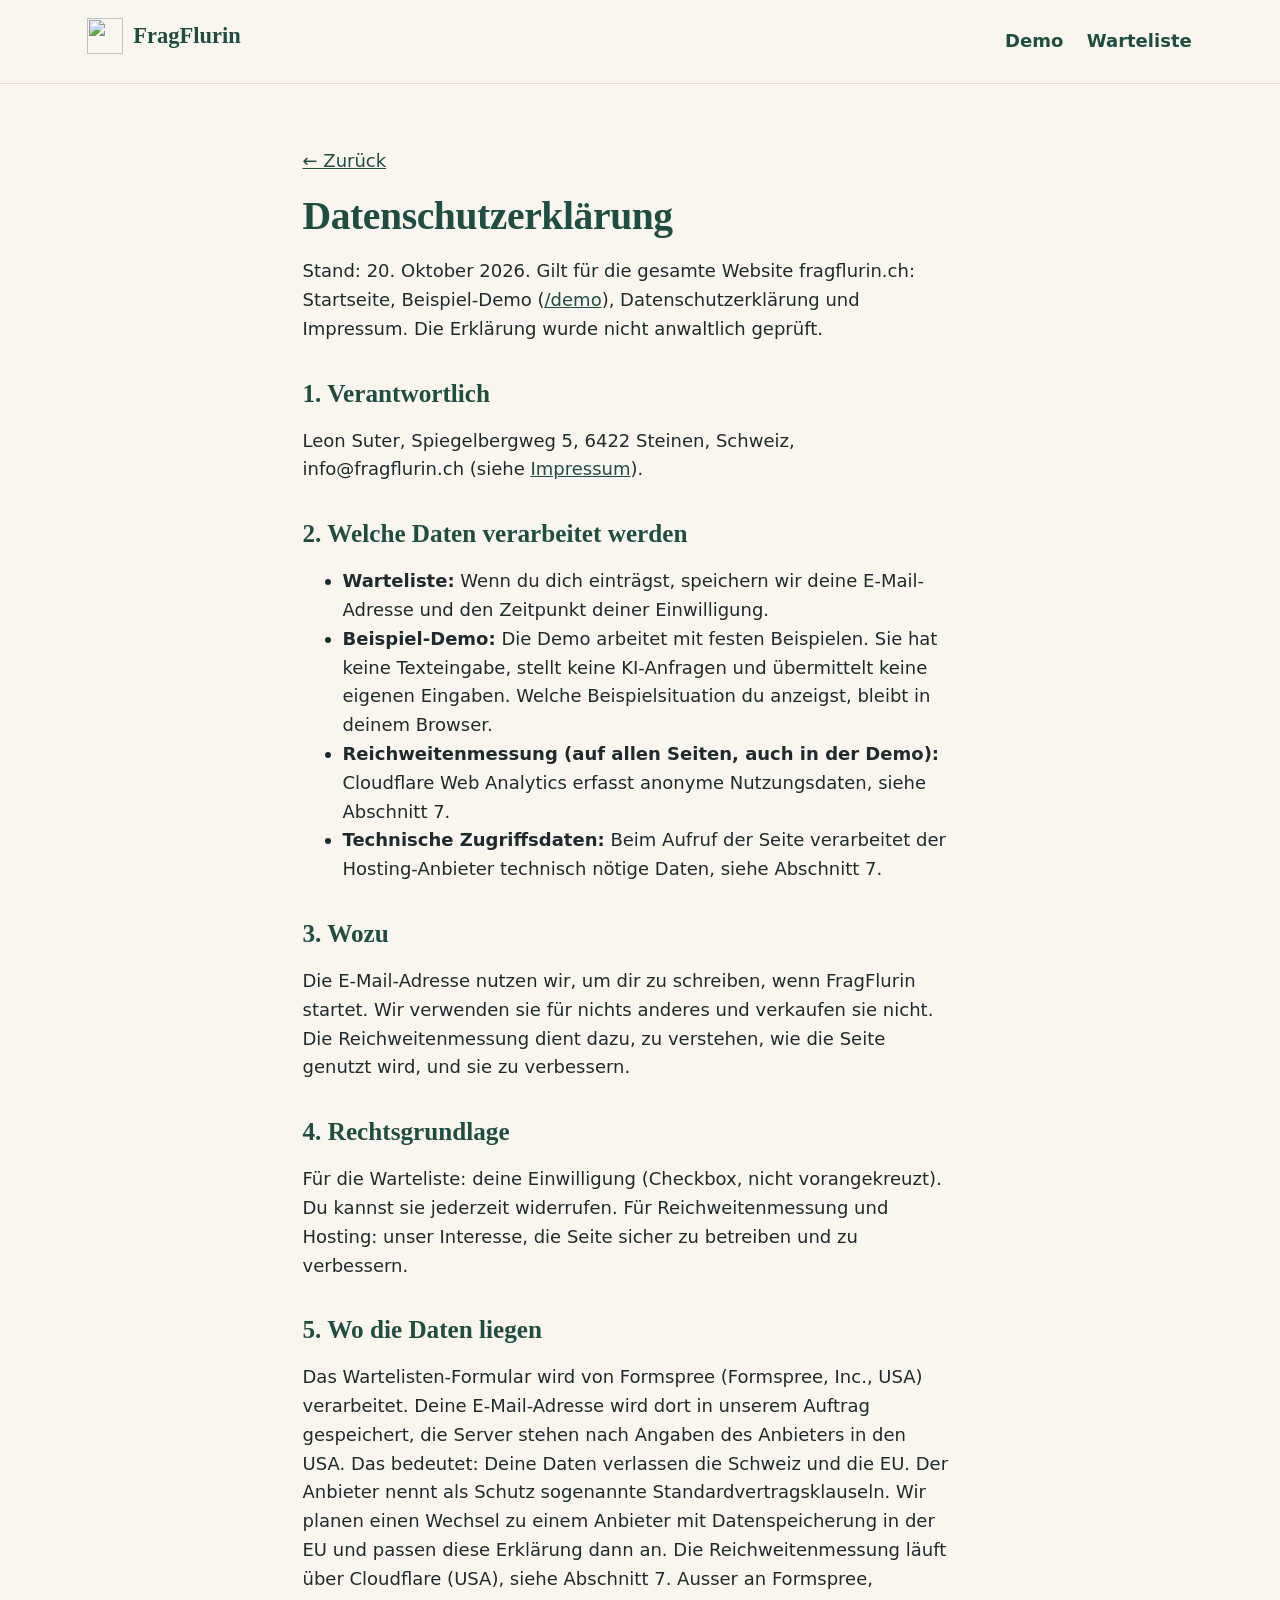
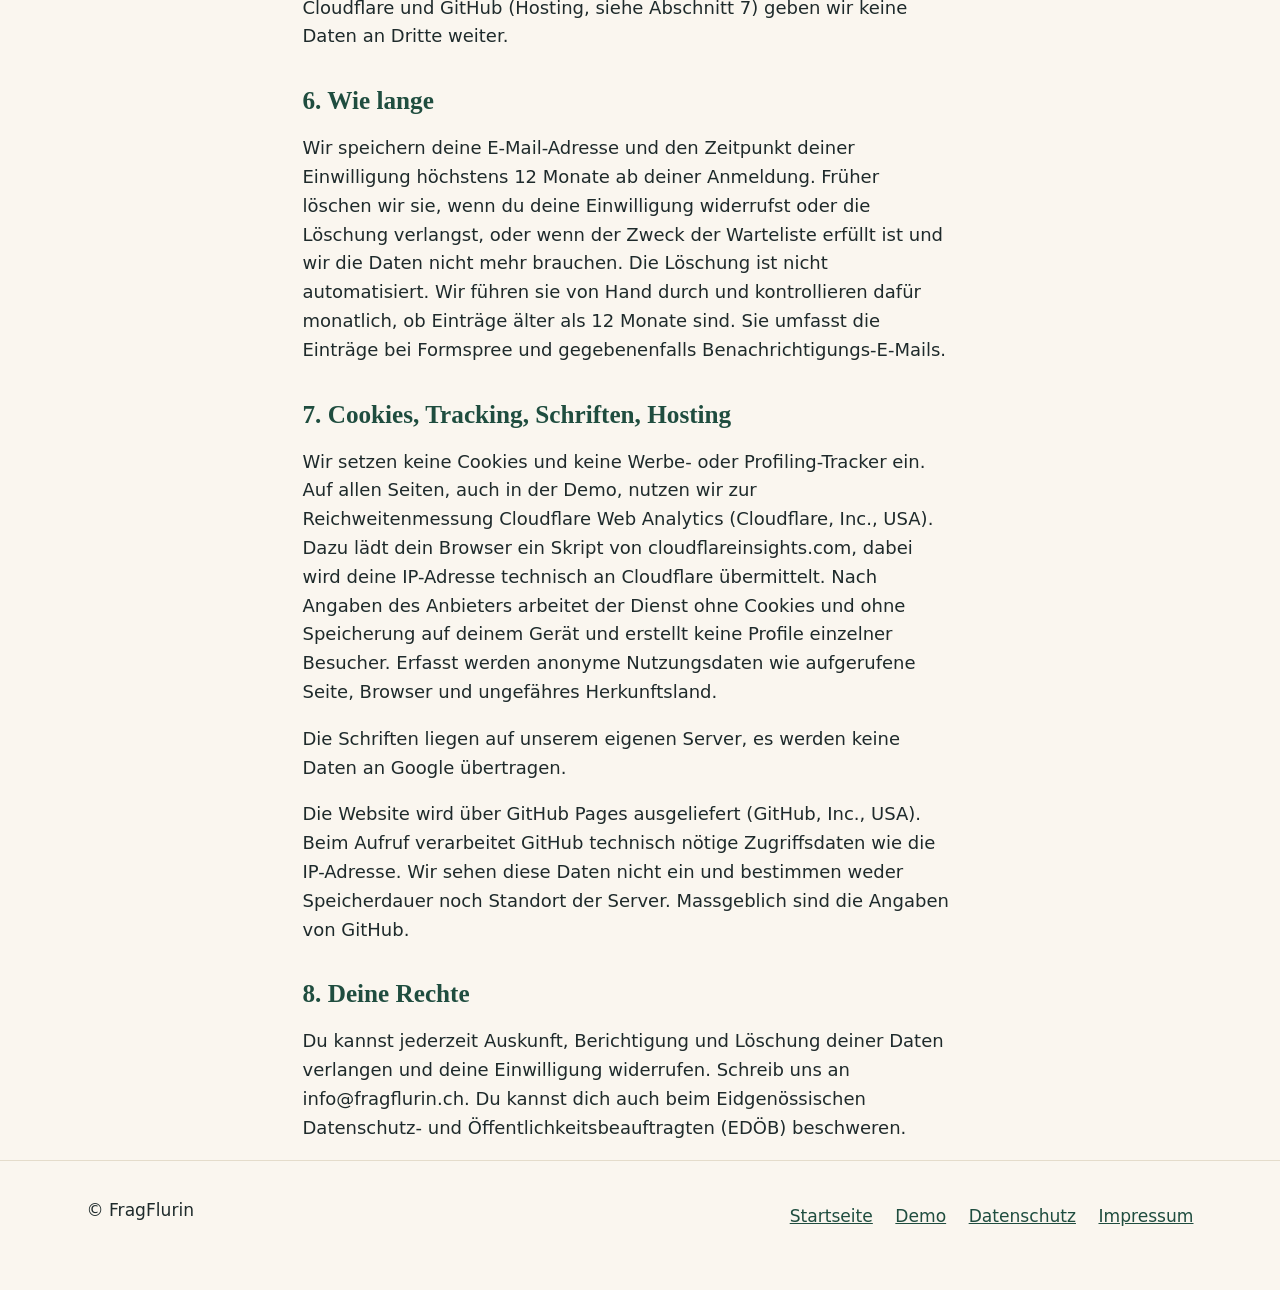
==== commit 314c9b67: "Website-Optimierung: Hero, Funktionen, Demo mit iPhone/Android, einheitliche Kopf- und Fusszeile mit" ====
--- a/datenschutz.html
+++ b/datenschutz.html
@@ -9,7 +9,12 @@
 <link rel="stylesheet" href="style.css">
 </head>
 <body>
-<main class="wrap text" style="padding-top:2.5rem">
+<a class="skip" href="#inhalt">Zum Inhalt springen</a>
+<header class="kopf"><div class="wrap breit">
+  <p class="marke"><a class="logo" href="/"><img src="/favicon.svg" width="32" height="32" alt=""><span>FragFlurin</span></a></p>
+  <nav aria-label="Hauptnavigation"><a href="/demo">Demo</a><a href="/#warteliste">Warteliste</a></nav>
+</div></header>
+<main id="inhalt" class="wrap text" style="padding-top:2.5rem">
 <p><a href="/">← Zurück</a></p>
 <h1 style="font-size:clamp(1.4rem,6.4vw,2.2rem)">Datenschutzerklärung</h1>
 <p>Stand: 20. Oktober 2026. Gilt für die gesamte Website fragflurin.ch: Startseite, Beispiel-Demo (<a href="/demo">/demo</a>), Datenschutzerklärung und Impressum. Die Erklärung wurde nicht anwaltlich geprüft.</p>
@@ -37,5 +42,6 @@
 <h2>8. Deine Rechte</h2>
 <p>Du kannst jederzeit Auskunft, Berichtigung und Löschung deiner Daten verlangen und deine Einwilligung widerrufen. Schreib uns an info@fragflurin.ch. Du kannst dich auch beim Eidgenössischen Datenschutz- und Öffentlichkeitsbeauftragten (EDÖB) beschweren.</p>
 </main>
+<footer><div class="wrap"><span>© FragFlurin</span><nav aria-label="Rechtliches"><a href="/">Startseite</a><a href="/demo">Demo</a><a href="/datenschutz.html">Datenschutz</a><a href="/impressum.html">Impressum</a></nav></div></footer>
 <!-- Cloudflare Web Analytics --><script type='module' src='https://static.cloudflareinsights.com/beacon.min.js' data-cf-beacon='{"token": "d68b5fda22a94a58b556793110dfaead"}'></script><!-- End Cloudflare Web Analytics -->
 </body></html>
--- a/style.css
+++ b/style.css
@@ -158,3 +158,28 @@
 .karten{max-width:52rem}
 
 @media (max-width:360px){.kopf .wrap{flex-wrap:wrap;gap:.25rem 1rem}.kopf nav{gap:.9rem}}
+
+/* ===== Optimierung Oktober 2026 ===== */
+.btn{display:inline-flex;align-items:center;justify-content:center;min-height:3.4rem;line-height:1.25;text-align:center}
+.marke a.logo{display:inline-flex;align-items:center;gap:.6rem}
+.logo img{display:block;width:2rem;height:2rem;flex:none}
+.hero .bild{border-radius:1.75rem;box-shadow:0 14px 36px rgba(30,42,43,.18)}
+@media(max-width:55.99rem){.hero .bild-spalte{order:-1}.hero{padding-top:1.5rem}}
+@media(min-width:56rem){.hero .zwei{grid-template-columns:minmax(0,.85fr) minmax(0,1.15fr);gap:2.5rem}}
+form.warteliste button{display:flex;align-items:center;justify-content:center;min-height:3.4rem;line-height:1.25;background:var(--tanne);color:#fff}
+form.warteliste button:hover{background:#163A2F;filter:none}
+form.warteliste button:focus-visible{outline:3px solid var(--text);outline-offset:3px}
+form.warteliste button:disabled{background:#4A6B5F;color:#fff;opacity:1;cursor:wait}
+.geraete{display:flex;flex-wrap:wrap;align-items:center;gap:.6rem;margin:0 0 1.25rem}
+.geraete[hidden]{display:none}
+.geraete-titel{font-weight:700;color:var(--tanne);margin-right:.25rem}
+.geraet{width:auto;background:var(--weiss);color:var(--tanne);border:2px solid var(--tanne);padding:.55rem 1.3rem;font-size:1.05rem}
+.geraet:hover{filter:none;background:#fff}
+.geraet[aria-pressed=true]{background:var(--tanne);color:var(--creme)}
+.variante+.variante{margin-top:1.25rem}
+.variante h3{font-size:1.1rem;margin-bottom:.6rem}
+.js .variante h3{display:none}
+.js .variante[hidden]{display:none}
+@media(max-width:30rem){.kopf .wrap{gap:.6rem}.kopf nav{gap:.8rem}.kopf .marke{font-size:1.1rem}.marke a.logo{gap:.45rem}.logo img{width:1.75rem;height:1.75rem}.knoepfe .btn{flex:1 1 100%;padding-inline:1rem;font-size:1.05rem}}
+footer nav{flex-wrap:wrap;gap:.2rem 1.25rem}
+@media(max-width:30rem){.geraete-titel{flex:1 1 100%}}
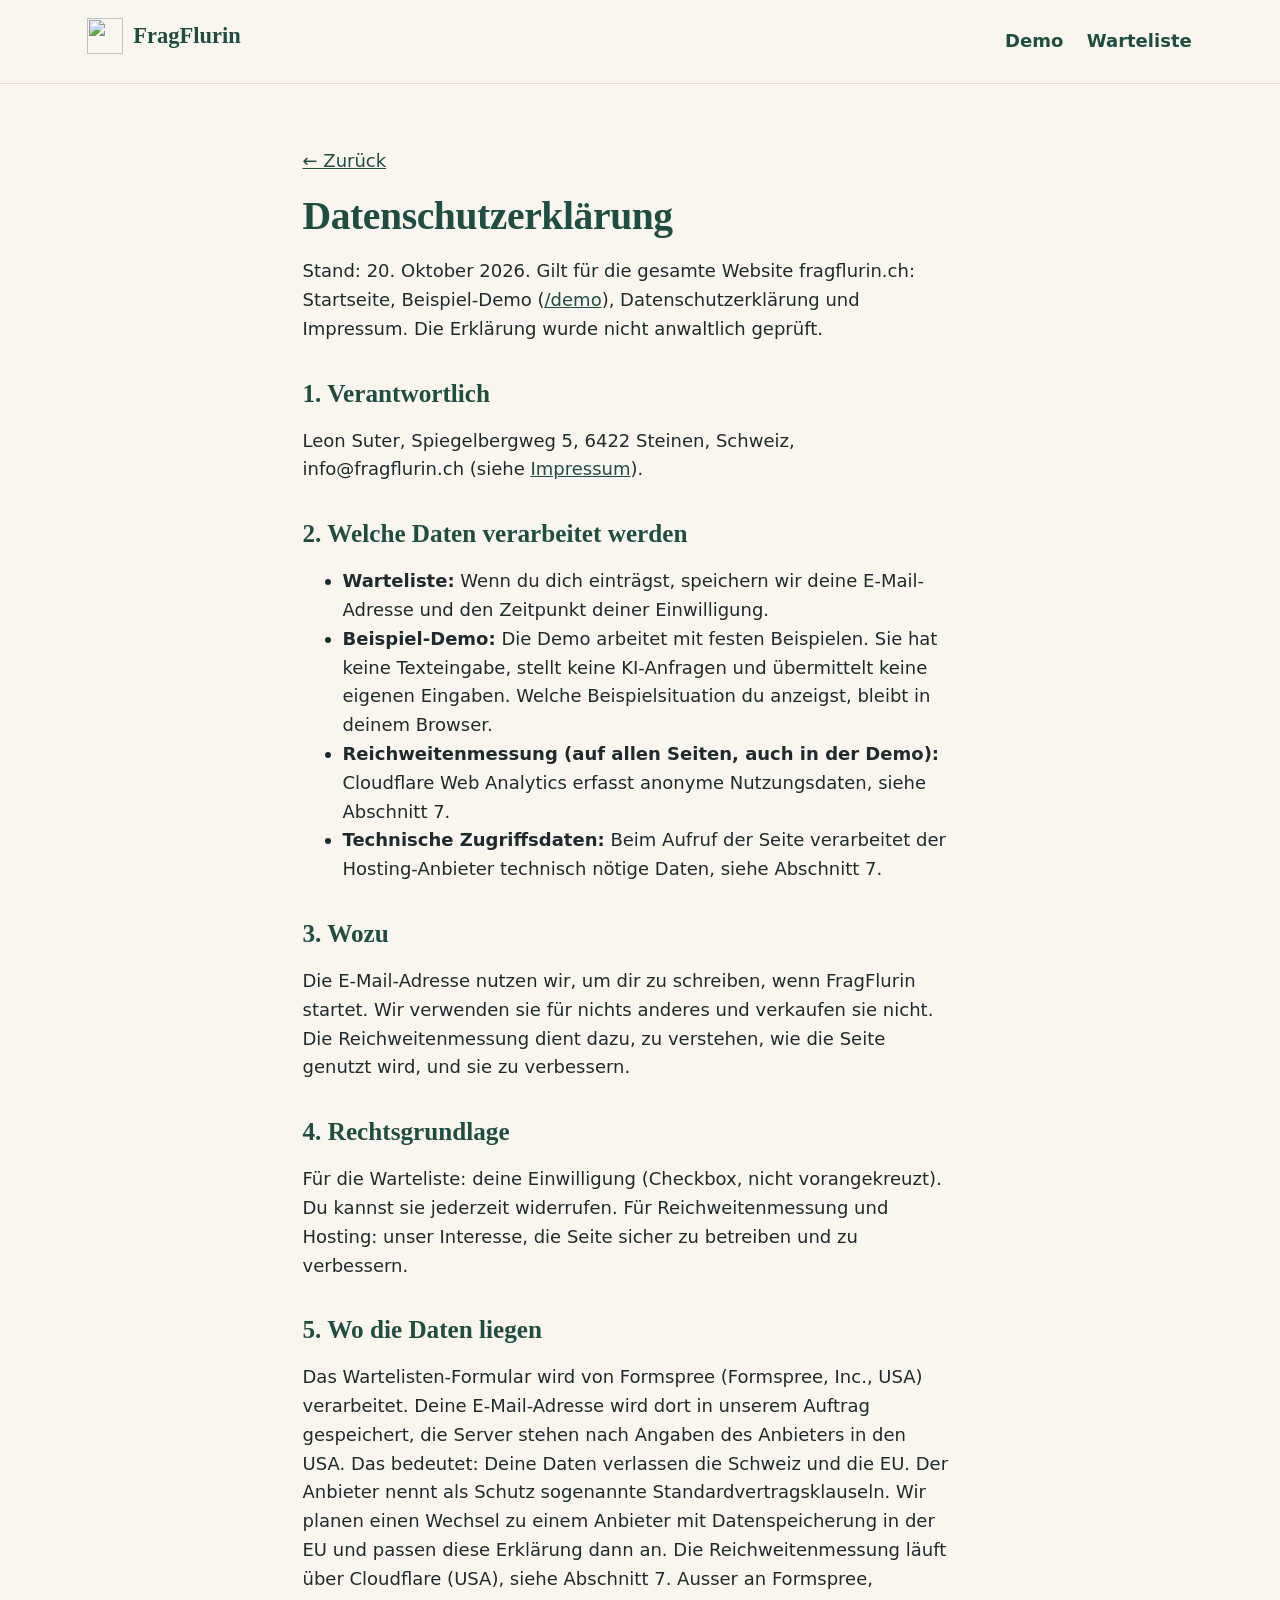
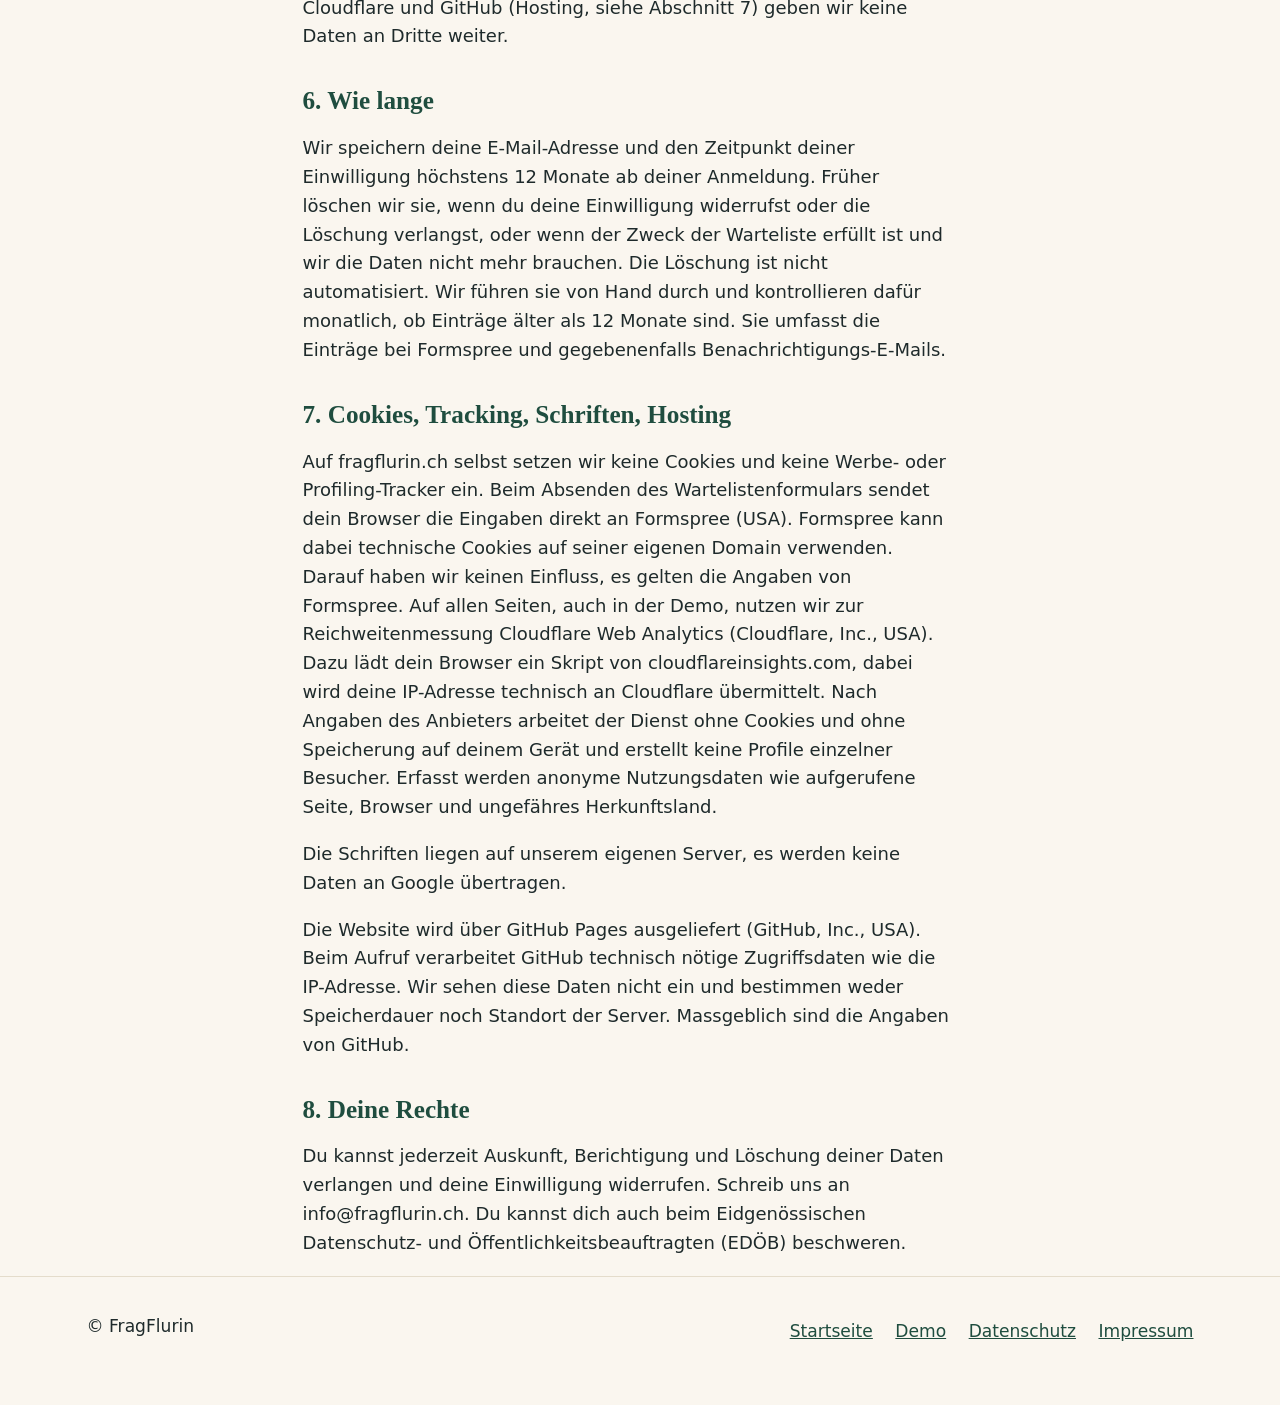
==== commit 869ed060: "Letzte Korrekturen: Hero kompakter (Buttons ohne Scrollen), Hinweis zum Launch, Cookie-Aussage präzi" ====
--- a/datenschutz.html
+++ b/datenschutz.html
@@ -36,7 +36,7 @@
 <h2>6. Wie lange</h2>
 <p>Wir speichern deine E-Mail-Adresse und den Zeitpunkt deiner Einwilligung höchstens 12 Monate ab deiner Anmeldung. Früher löschen wir sie, wenn du deine Einwilligung widerrufst oder die Löschung verlangst, oder wenn der Zweck der Warteliste erfüllt ist und wir die Daten nicht mehr brauchen. Die Löschung ist nicht automatisiert. Wir führen sie von Hand durch und kontrollieren dafür monatlich, ob Einträge älter als 12 Monate sind. Sie umfasst die Einträge bei Formspree und gegebenenfalls Benachrichtigungs-E-Mails.</p>
 <h2>7. Cookies, Tracking, Schriften, Hosting</h2>
-<p>Wir setzen keine Cookies und keine Werbe- oder Profiling-Tracker ein. Auf allen Seiten, auch in der Demo, nutzen wir zur Reichweitenmessung Cloudflare Web Analytics (Cloudflare, Inc., USA). Dazu lädt dein Browser ein Skript von cloudflareinsights.com, dabei wird deine IP-Adresse technisch an Cloudflare übermittelt. Nach Angaben des Anbieters arbeitet der Dienst ohne Cookies und ohne Speicherung auf deinem Gerät und erstellt keine Profile einzelner Besucher. Erfasst werden anonyme Nutzungsdaten wie aufgerufene Seite, Browser und ungefähres Herkunftsland.</p>
+<p>Auf fragflurin.ch selbst setzen wir keine Cookies und keine Werbe- oder Profiling-Tracker ein. Beim Absenden des Wartelistenformulars sendet dein Browser die Eingaben direkt an Formspree (USA). Formspree kann dabei technische Cookies auf seiner eigenen Domain verwenden. Darauf haben wir keinen Einfluss, es gelten die Angaben von Formspree. Auf allen Seiten, auch in der Demo, nutzen wir zur Reichweitenmessung Cloudflare Web Analytics (Cloudflare, Inc., USA). Dazu lädt dein Browser ein Skript von cloudflareinsights.com, dabei wird deine IP-Adresse technisch an Cloudflare übermittelt. Nach Angaben des Anbieters arbeitet der Dienst ohne Cookies und ohne Speicherung auf deinem Gerät und erstellt keine Profile einzelner Besucher. Erfasst werden anonyme Nutzungsdaten wie aufgerufene Seite, Browser und ungefähres Herkunftsland.</p>
 <p>Die Schriften liegen auf unserem eigenen Server, es werden keine Daten an Google übertragen.</p>
 <p>Die Website wird über GitHub Pages ausgeliefert (GitHub, Inc., USA). Beim Aufruf verarbeitet GitHub technisch nötige Zugriffsdaten wie die IP-Adresse. Wir sehen diese Daten nicht ein und bestimmen weder Speicherdauer noch Standort der Server. Massgeblich sind die Angaben von GitHub.</p>
 <h2>8. Deine Rechte</h2>
--- a/style.css
+++ b/style.css
@@ -164,7 +164,7 @@
 .marke a.logo{display:inline-flex;align-items:center;gap:.6rem}
 .logo img{display:block;width:2rem;height:2rem;flex:none}
 .hero .bild{border-radius:1.75rem;box-shadow:0 14px 36px rgba(30,42,43,.18)}
-@media(max-width:55.99rem){.hero .bild-spalte{order:-1}.hero{padding-top:1.5rem}}
+@media(max-width:55.99rem){.hero{padding-top:1.25rem;padding-bottom:1.75rem}.hero .zwei{gap:1.25rem}}
 @media(min-width:56rem){.hero .zwei{grid-template-columns:minmax(0,.85fr) minmax(0,1.15fr);gap:2.5rem}}
 form.warteliste button{display:flex;align-items:center;justify-content:center;min-height:3.4rem;line-height:1.25;background:var(--tanne);color:#fff}
 form.warteliste button:hover{background:#163A2F;filter:none}
@@ -183,3 +183,4 @@
 @media(max-width:30rem){.kopf .wrap{gap:.6rem}.kopf nav{gap:.8rem}.kopf .marke{font-size:1.1rem}.marke a.logo{gap:.45rem}.logo img{width:1.75rem;height:1.75rem}.knoepfe .btn{flex:1 1 100%;padding-inline:1rem;font-size:1.05rem}}
 footer nav{flex-wrap:wrap;gap:.2rem 1.25rem}
 @media(max-width:30rem){.geraete-titel{flex:1 1 100%}}
+@media(min-width:56rem){.hero{padding-top:1.75rem;padding-bottom:2.5rem}.hero h1{line-height:1.08}.hero .badge{margin:.7rem 0 .9rem}.hero .lead{margin:0 0 .25rem!important}.hero .knoepfe{margin:1rem 0 0;gap:.65rem}.hero .btn{min-height:3.1rem;padding-block:.7rem}}
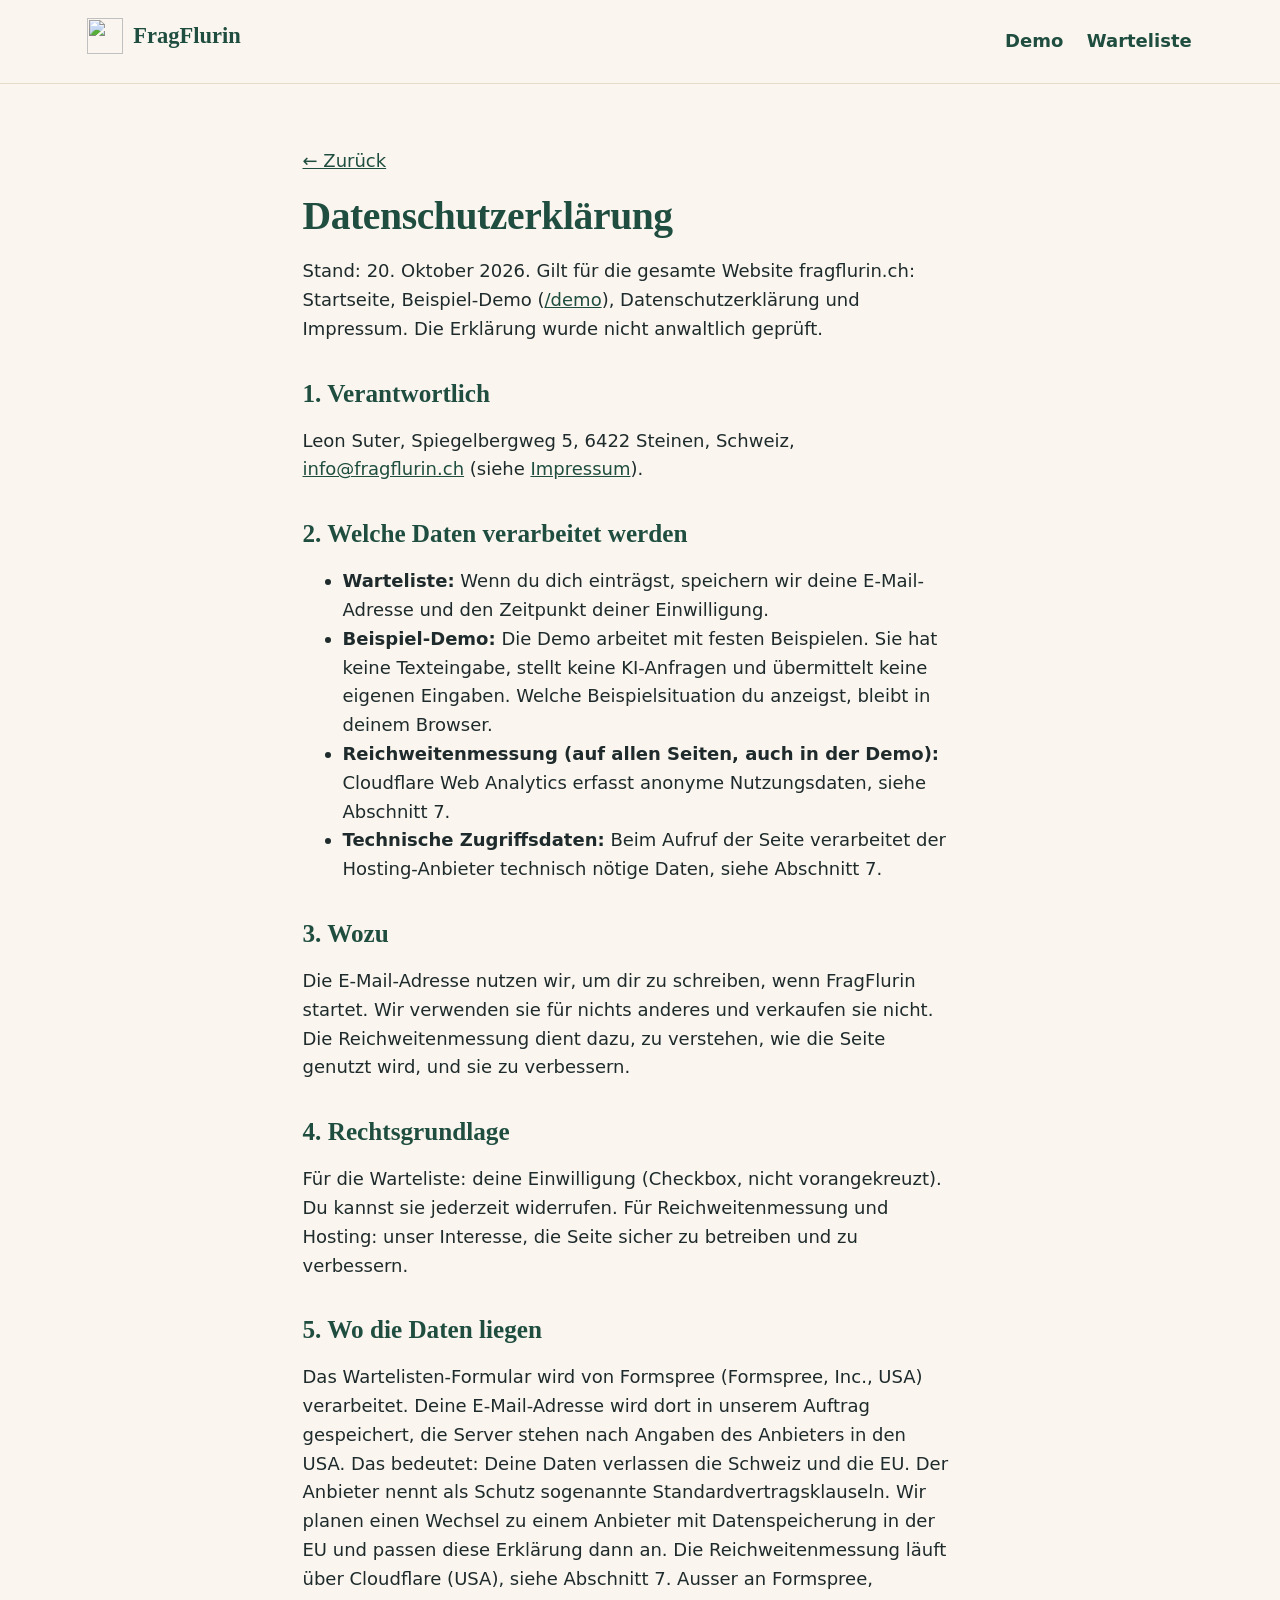
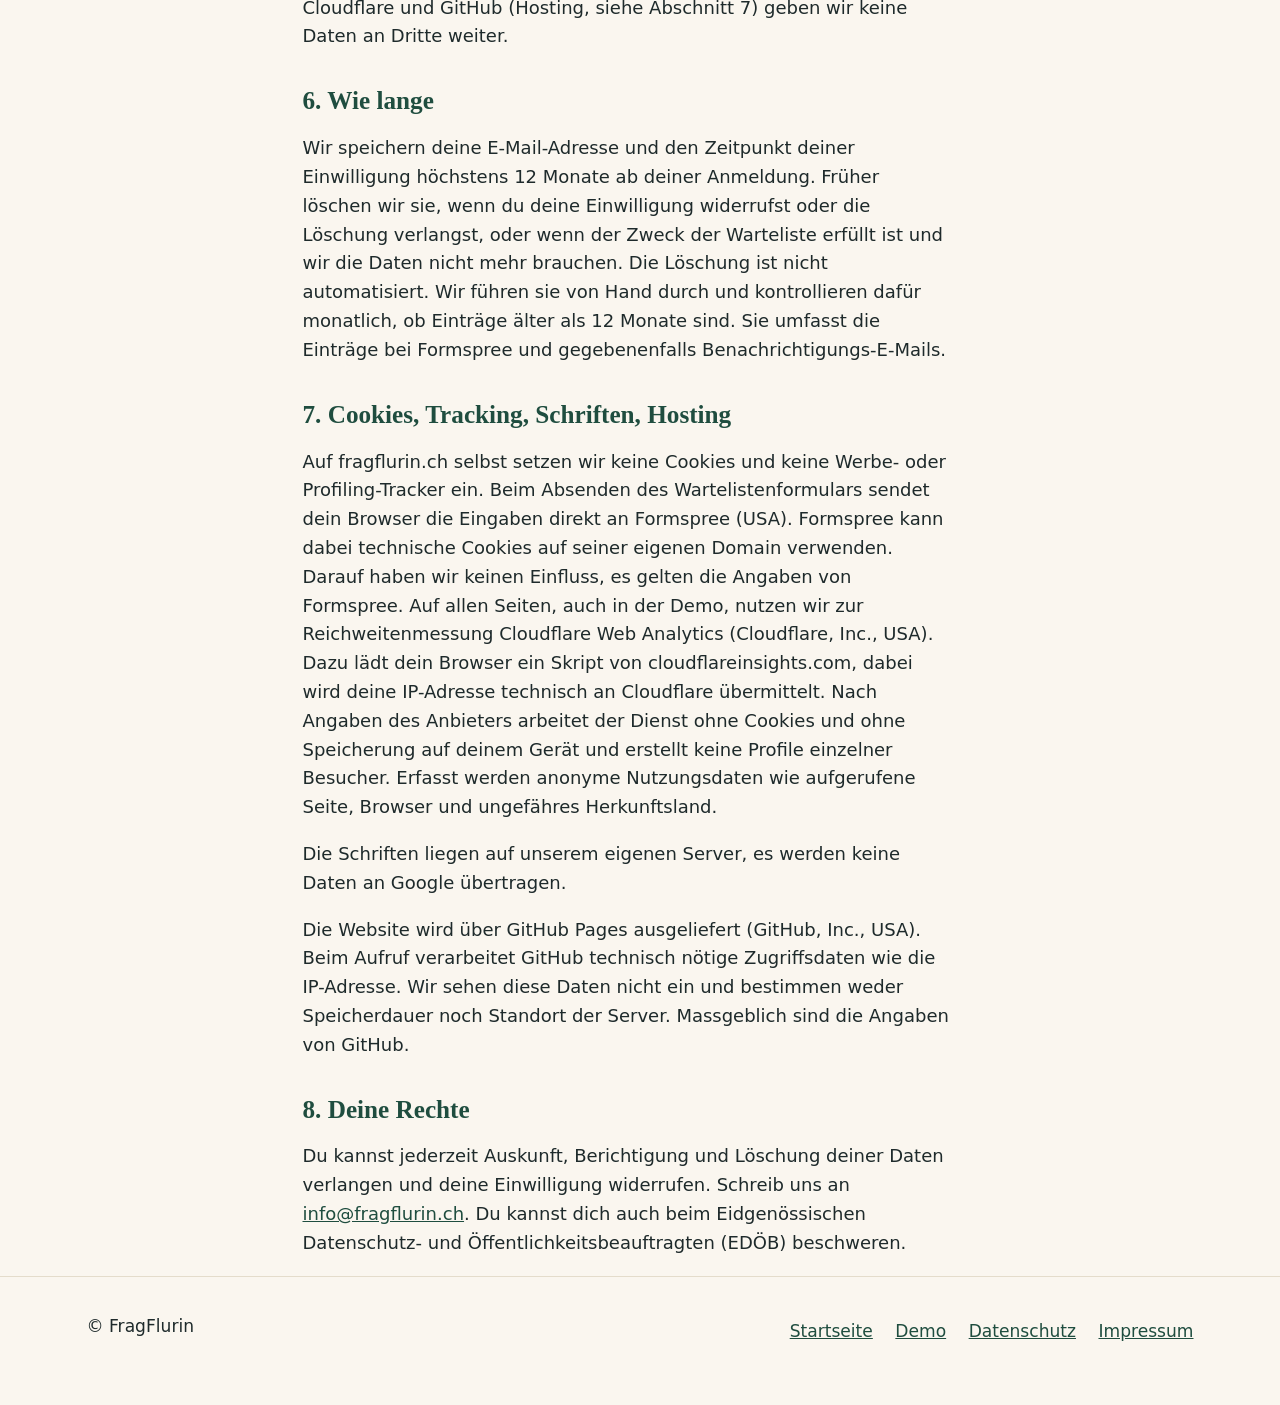
==== commit cc0c6e42: "E-Mail-Adresse info@fragflurin.ch überall als mailto-Link Co-Authored-By: Claude Sonnet 5.5 <noreply" ====
--- a/datenschutz.html
+++ b/datenschutz.html
@@ -19,7 +19,7 @@
 <h1 style="font-size:clamp(1.4rem,6.4vw,2.2rem)">Datenschutzerklärung</h1>
 <p>Stand: 20. Oktober 2026. Gilt für die gesamte Website fragflurin.ch: Startseite, Beispiel-Demo (<a href="/demo">/demo</a>), Datenschutzerklärung und Impressum. Die Erklärung wurde nicht anwaltlich geprüft.</p>
 <h2>1. Verantwortlich</h2>
-<p>Leon Suter, Spiegelbergweg 5, 6422 Steinen, Schweiz, info@fragflurin.ch (siehe <a href="impressum.html">Impressum</a>).</p>
+<p>Leon Suter, Spiegelbergweg 5, 6422 Steinen, Schweiz, <a href="mailto:info@fragflurin.ch">info@fragflurin.ch</a> (siehe <a href="impressum.html">Impressum</a>).</p>
 <h2>2. Welche Daten verarbeitet werden</h2>
 <ul>
 <li><strong>Warteliste:</strong> Wenn du dich einträgst, speichern wir deine E-Mail-Adresse und den Zeitpunkt deiner Einwilligung.</li>
@@ -40,7 +40,7 @@
 <p>Die Schriften liegen auf unserem eigenen Server, es werden keine Daten an Google übertragen.</p>
 <p>Die Website wird über GitHub Pages ausgeliefert (GitHub, Inc., USA). Beim Aufruf verarbeitet GitHub technisch nötige Zugriffsdaten wie die IP-Adresse. Wir sehen diese Daten nicht ein und bestimmen weder Speicherdauer noch Standort der Server. Massgeblich sind die Angaben von GitHub.</p>
 <h2>8. Deine Rechte</h2>
-<p>Du kannst jederzeit Auskunft, Berichtigung und Löschung deiner Daten verlangen und deine Einwilligung widerrufen. Schreib uns an info@fragflurin.ch. Du kannst dich auch beim Eidgenössischen Datenschutz- und Öffentlichkeitsbeauftragten (EDÖB) beschweren.</p>
+<p>Du kannst jederzeit Auskunft, Berichtigung und Löschung deiner Daten verlangen und deine Einwilligung widerrufen. Schreib uns an <a href="mailto:info@fragflurin.ch">info@fragflurin.ch</a>. Du kannst dich auch beim Eidgenössischen Datenschutz- und Öffentlichkeitsbeauftragten (EDÖB) beschweren.</p>
 </main>
 <footer><div class="wrap"><span>© FragFlurin</span><nav aria-label="Rechtliches"><a href="/">Startseite</a><a href="/demo">Demo</a><a href="/datenschutz.html">Datenschutz</a><a href="/impressum.html">Impressum</a></nav></div></footer>
 <!-- Cloudflare Web Analytics --><script type='module' src='https://static.cloudflareinsights.com/beacon.min.js' data-cf-beacon='{"token": "d68b5fda22a94a58b556793110dfaead"}'></script><!-- End Cloudflare Web Analytics -->
